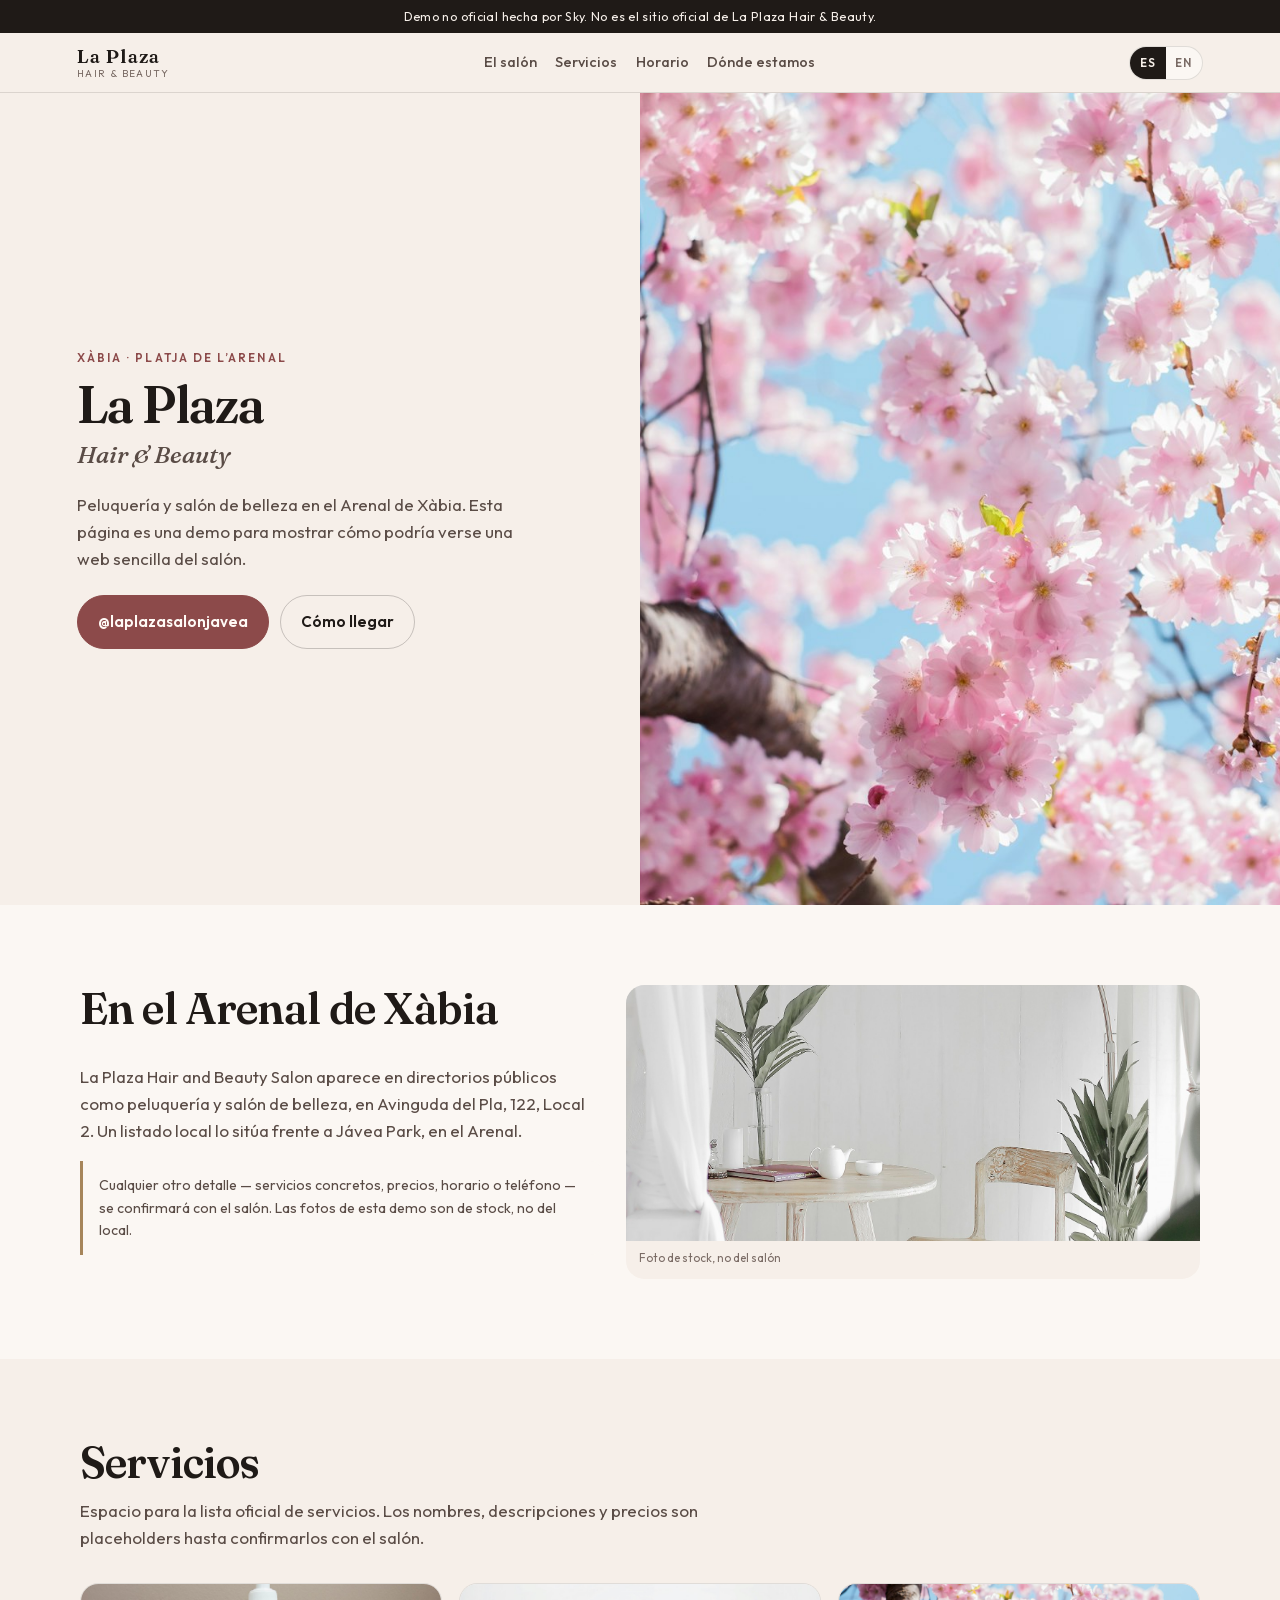
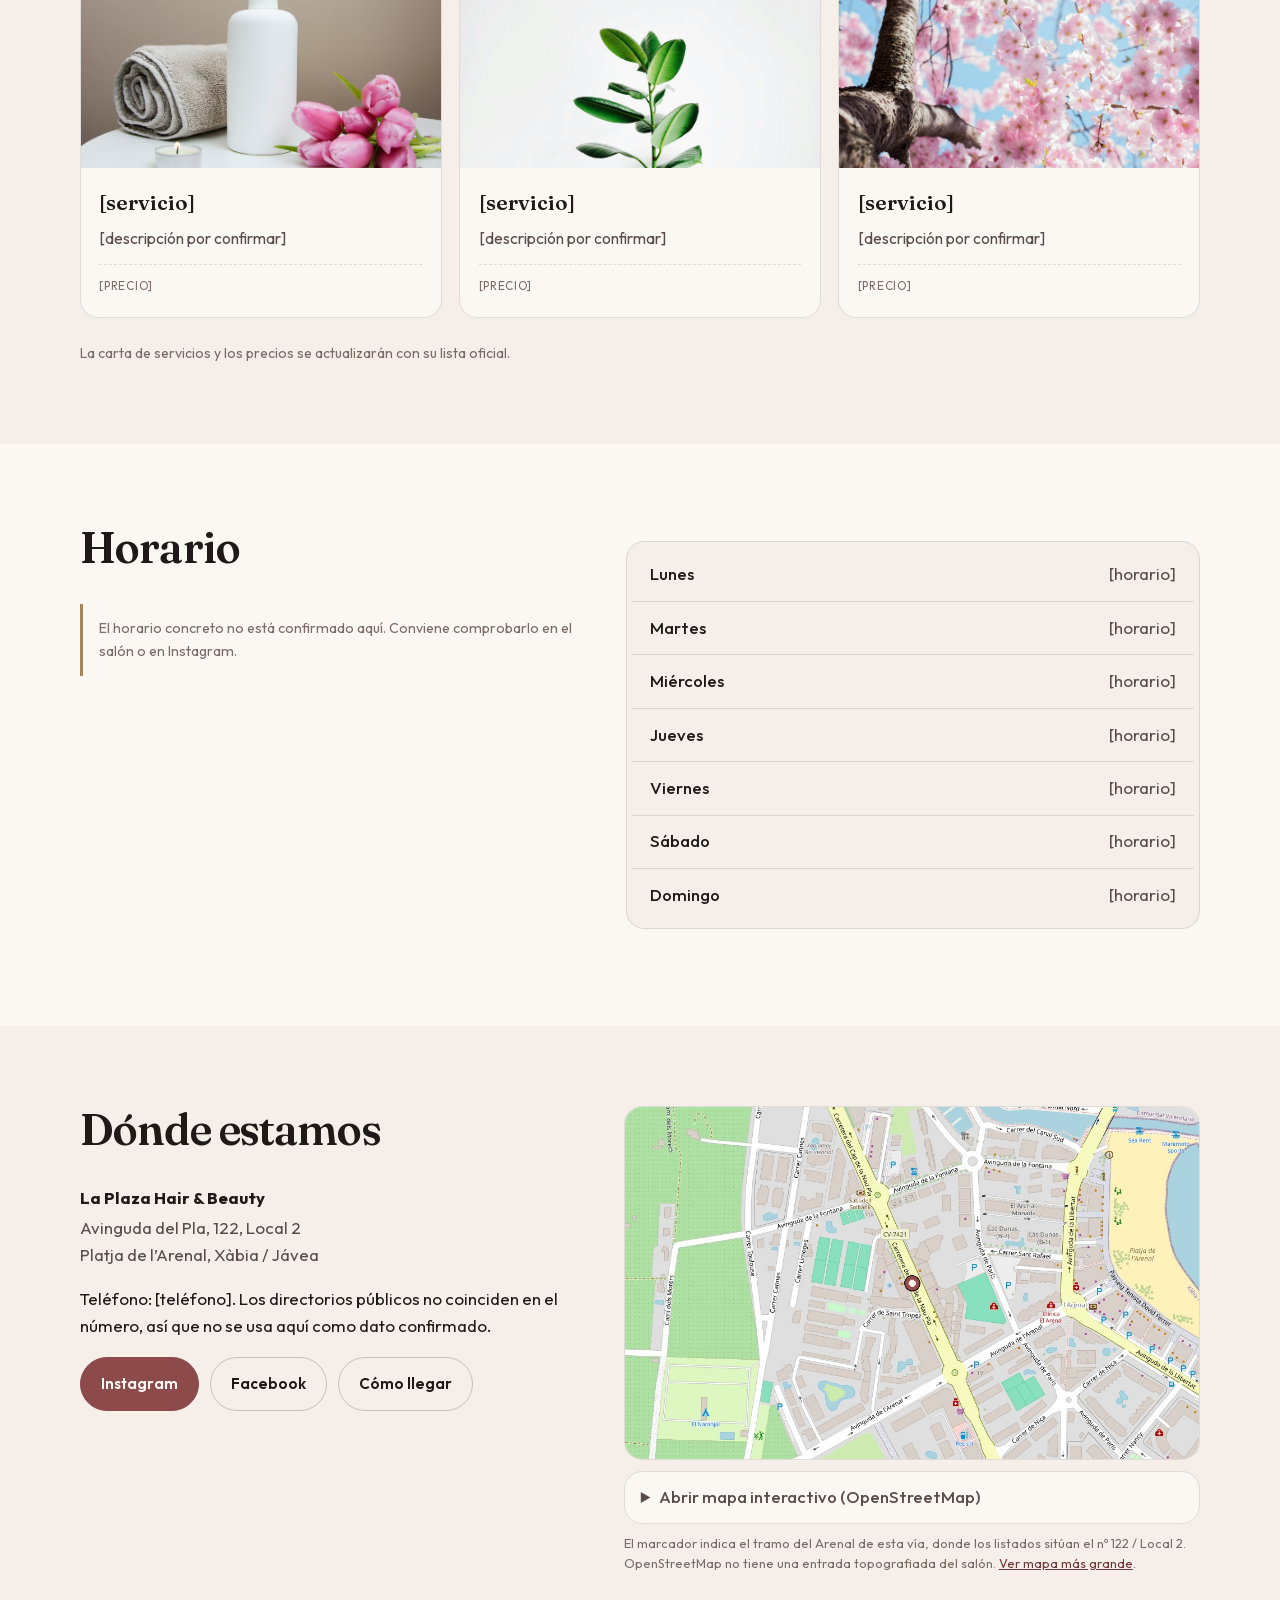
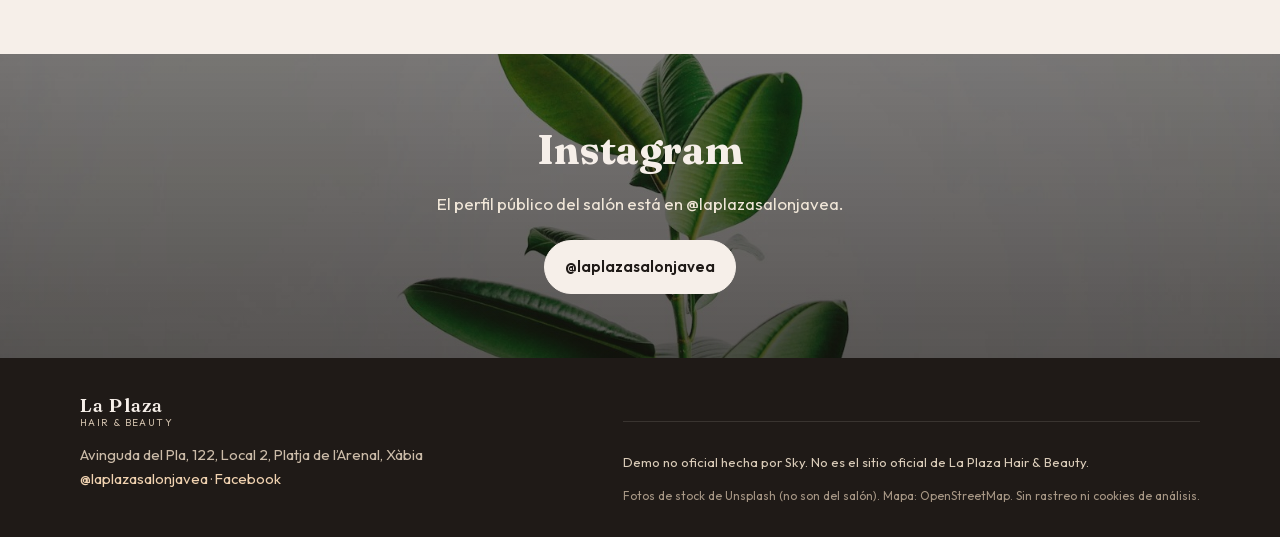
==== la-plaza-hair-beauty/index.html @ 32c53ab1 "Publish Sky Studio site and unofficial demo pages Static site for Sky Studio at the repo root, with " ====
<!DOCTYPE html>
<html lang="es">
<head>
  <meta charset="utf-8">
  <meta name="viewport" content="width=device-width, initial-scale=1">
  <meta name="description" content="La Plaza Hair &amp; Beauty, peluquería y salón de belleza en el Arenal de Xàbia. Página de demostración no oficial hecha por Sky.">
  <meta name="robots" content="noindex, nofollow">
  <meta name="theme-color" content="#f6efe9">
  <title>La Plaza Hair &amp; Beauty · Xàbia (demo)</title>
  <link rel="icon" href="assets/icons/favicon.svg" type="image/svg+xml">
  <link rel="stylesheet" href="assets/css/styles.css">
</head>
<body>
  <a class="skip" href="#contenido">
    <span data-lang="es">Saltar al contenido</span>
    <span data-lang="en" hidden>Skip to content</span>
  </a>

  <div class="demo-bar">
    <span data-lang="es">Demo no oficial hecha por Sky. No es el sitio oficial de La Plaza Hair &amp; Beauty.</span>
    <span data-lang="en" hidden>Unofficial demo made by Sky. This is not the official La Plaza Hair &amp; Beauty website.</span>
  </div>

  <header class="header">
    <a class="logo" href="#inicio">
      <span class="logo-name">La Plaza</span>
      <span class="logo-sub">Hair &amp; Beauty</span>
    </a>
    <nav class="nav" aria-label="Principal">
      <a href="#nosotros" data-es="El salón" data-en="The salon">El salón</a>
      <a href="#servicios" data-es="Servicios" data-en="Services">Servicios</a>
      <a href="#horario" data-es="Horario" data-en="Hours">Horario</a>
      <a href="#ubicacion" data-es="Dónde estamos" data-en="Location">Dónde estamos</a>
    </nav>
    <div class="header-actions">
      <div class="lang-toggle" role="group" aria-label="Idioma / Language">
        <button type="button" data-set-lang="es" aria-pressed="true">ES</button>
        <button type="button" data-set-lang="en" aria-pressed="false">EN</button>
      </div>
      <button class="nav-toggle" type="button" aria-expanded="false" aria-controls="menu-movil">
        <span class="nav-toggle-icon"></span>
        <span class="visually-hidden" data-es="Abrir menú" data-en="Open menu">Abrir menú</span>
      </button>
    </div>
  </header>

  <nav class="nav-mobile" id="menu-movil" aria-label="Móvil">
    <a href="#nosotros" data-es="El salón" data-en="The salon">El salón</a>
    <a href="#servicios" data-es="Servicios" data-en="Services">Servicios</a>
    <a href="#horario" data-es="Horario" data-en="Hours">Horario</a>
    <a href="#ubicacion" data-es="Dónde estamos" data-en="Location">Dónde estamos</a>
  </nav>

  <main id="contenido">
    <section class="hero" id="inicio">
      <div class="hero-copy">
        <p class="eyebrow">Xàbia · Platja de l’Arenal</p>
        <h1>La Plaza</h1>
        <p class="hero-kicker">Hair &amp; Beauty</p>
        <p class="hero-lead" data-lang="es">Peluquería y salón de belleza en el Arenal de Xàbia. Esta página es una demo para mostrar cómo podría verse una web sencilla del salón.</p>
        <p class="hero-lead" data-lang="en" hidden>A hair and beauty salon in Xàbia’s Arenal. This page is a demo of how a simple site for the salon could look.</p>
        <div class="hero-actions">
          <a class="btn btn-primary" href="https://www.instagram.com/laplazasalonjavea/" rel="noopener noreferrer" target="_blank">@laplazasalonjavea</a>
          <a class="btn btn-ghost" href="https://www.openstreetmap.org/?mlat=38.7727695&amp;mlon=0.1853333#map=17/38.7727695/0.1853333" rel="noopener noreferrer" target="_blank">
            <span data-es="Cómo llegar" data-en="Get directions">Cómo llegar</span>
          </a>
        </div>
      </div>
      <div class="hero-visual">
        <img src="assets/images/hero.jpg" width="1600" height="1067" alt="Foto de stock: ramas de flor de cerezo sobre un cielo azul (no es una foto del salón)">
      </div>
    </section>

    <section class="section about" id="nosotros">
      <div class="section-inner about-grid">
        <div>
          <div class="section-head">
            <h2 data-lang="es">En el Arenal de Xàbia</h2>
            <h2 data-lang="en" hidden>In Xàbia’s Arenal</h2>
          </div>
          <div class="about-text">
            <p data-lang="es">La Plaza Hair and Beauty Salon aparece en directorios públicos como peluquería y salón de belleza, en Avinguda del Pla, 122, Local 2. Un listado local lo sitúa frente a Jávea Park, en el Arenal.</p>
            <p data-lang="en" hidden>Public directories list La Plaza Hair and Beauty Salon as a hair and beauty salon at Avinguda del Pla, 122, Local 2. A local listing places it opposite Jávea Park, in the Arenal.</p>
            <p class="confirm" data-lang="es">Cualquier otro detalle — servicios concretos, precios, horario o teléfono — se confirmará con el salón. Las fotos de esta demo son de stock, no del local.</p>
            <p class="confirm" data-lang="en" hidden>Any other detail — specific services, prices, hours or phone number — will be confirmed with the salon. Photos on this demo are stock, not from the premises.</p>
          </div>
        </div>
        <div class="about-photos">
          <figure>
            <img src="assets/images/calm.jpg" width="1600" height="2400" alt="Foto de stock: rincón claro con mesa, planta y lámpara">
            <figcaption class="caption" data-lang="es">Foto de stock, no del salón</figcaption>
            <figcaption class="caption" data-lang="en" hidden>Stock photo, not from the salon</figcaption>
          </figure>
        </div>
      </div>
    </section>

    <section class="section" id="servicios">
      <div class="section-inner">
        <div class="section-head">
          <h2 data-lang="es">Servicios</h2>
          <h2 data-lang="en" hidden>Services</h2>
          <p data-lang="es">Espacio para la lista oficial de servicios. Los nombres, descripciones y precios son placeholders hasta confirmarlos con el salón.</p>
          <p data-lang="en" hidden>Space for the official service list. Names, descriptions and prices are placeholders until the salon confirms them.</p>
        </div>
        <div class="cards">
          <article class="card">
            <img src="assets/images/spa.jpg" width="1600" height="1067" alt="Foto de stock: toalla, flor y bote sin marca">
            <div class="card-body">
              <h3 data-lang="es">[servicio]</h3>
              <h3 data-lang="en" hidden>[service]</h3>
              <p data-lang="es">[descripción por confirmar]</p>
              <p data-lang="en" hidden>[description to be confirmed]</p>
              <span class="placeholder">[precio]</span>
            </div>
          </article>
          <article class="card">
            <img src="assets/images/plant.jpg" width="1600" height="1200" alt="Foto de stock: planta verde sobre fondo claro">
            <div class="card-body">
              <h3 data-lang="es">[servicio]</h3>
              <h3 data-lang="en" hidden>[service]</h3>
              <p data-lang="es">[descripción por confirmar]</p>
              <p data-lang="en" hidden>[description to be confirmed]</p>
              <span class="placeholder">[precio]</span>
            </div>
          </article>
          <article class="card">
            <img src="assets/images/hero.jpg" width="1600" height="1067" alt="Foto de stock: flores rosadas">
            <div class="card-body">
              <h3 data-lang="es">[servicio]</h3>
              <h3 data-lang="en" hidden>[service]</h3>
              <p data-lang="es">[descripción por confirmar]</p>
              <p data-lang="en" hidden>[description to be confirmed]</p>
              <span class="placeholder">[precio]</span>
            </div>
          </article>
        </div>
        <p class="note" data-lang="es">La carta de servicios y los precios se actualizarán con su lista oficial.</p>
        <p class="note" data-lang="en" hidden>The service list and prices will be updated from their official menu.</p>
      </div>
    </section>

    <section class="section hours" id="horario">
      <div class="section-inner hours-layout">
        <div>
          <div class="section-head">
            <h2 data-lang="es">Horario</h2>
            <h2 data-lang="en" hidden>Opening hours</h2>
          </div>
          <p class="confirm" data-lang="es">El horario concreto no está confirmado aquí. Conviene comprobarlo en el salón o en Instagram.</p>
          <p class="confirm" data-lang="en" hidden>Specific opening hours are not confirmed here. Please check in person or on Instagram.</p>
        </div>
        <dl class="hours-card">
          <div class="hours-row"><dt data-es="Lunes" data-en="Monday">Lunes</dt><dd>[horario]</dd></div>
          <div class="hours-row"><dt data-es="Martes" data-en="Tuesday">Martes</dt><dd>[horario]</dd></div>
          <div class="hours-row"><dt data-es="Miércoles" data-en="Wednesday">Miércoles</dt><dd>[horario]</dd></div>
          <div class="hours-row"><dt data-es="Jueves" data-en="Thursday">Jueves</dt><dd>[horario]</dd></div>
          <div class="hours-row"><dt data-es="Viernes" data-en="Friday">Viernes</dt><dd>[horario]</dd></div>
          <div class="hours-row"><dt data-es="Sábado" data-en="Saturday">Sábado</dt><dd>[horario]</dd></div>
          <div class="hours-row"><dt data-es="Domingo" data-en="Sunday">Domingo</dt><dd>[horario]</dd></div>
        </dl>
      </div>
    </section>

    <section class="section location" id="ubicacion">
      <div class="section-inner place">
        <div>
          <div class="section-head">
            <h2 data-lang="es">Dónde estamos</h2>
            <h2 data-lang="en" hidden>Where to find us</h2>
          </div>
          <address>
            <strong>La Plaza Hair &amp; Beauty</strong>
            Avinguda del Pla, 122, Local 2<br>
            Platja de l’Arenal, Xàbia / Jávea
          </address>
          <p data-lang="es">Teléfono: [teléfono]. Los directorios públicos no coinciden en el número, así que no se usa aquí como dato confirmado.</p>
          <p data-lang="en" hidden>Phone: [teléfono]. Public listings do not agree on the number, so it is not used here as a confirmed fact.</p>
          <div class="hero-actions place-actions">
            <a class="btn btn-primary" href="https://www.instagram.com/laplazasalonjavea/" rel="noopener noreferrer" target="_blank">Instagram</a>
            <a class="btn btn-ghost" href="https://www.facebook.com/laplazasalon" rel="noopener noreferrer" target="_blank">Facebook</a>
            <a class="btn btn-ghost" href="https://www.openstreetmap.org/?mlat=38.7727695&amp;mlon=0.1853333#map=17/38.7727695/0.1853333" rel="noopener noreferrer" target="_blank">
              <span data-es="Cómo llegar" data-en="Get directions">Cómo llegar</span>
            </a>
          </div>
        </div>
        <div>
          <div class="map-wrap">
            <img src="assets/images/map.jpg" width="1024" height="768" alt="Mapa de OpenStreetMap del tramo del Arenal de la Avinguda / Carretera del Pla (Cap de la Nau Pla), en Xàbia.">
          </div>
          <details class="map-interactive">
            <summary data-es="Abrir mapa interactivo (OpenStreetMap)" data-en="Open interactive map (OpenStreetMap)">Abrir mapa interactivo (OpenStreetMap)</summary>
            <iframe
              title="Mapa de la zona de Avinguda del Pla en el Arenal de Xàbia"
              src="https://www.openstreetmap.org/export/embed.html?bbox=0.1823333%2C38.7707695%2C0.1883333%2C38.7747695&amp;layer=mapnik&amp;marker=38.7727695%2C0.1853333"
              loading="lazy"
              referrerpolicy="no-referrer-when-downgrade"></iframe>
          </details>
          <p class="map-caption" data-lang="es">El marcador indica el tramo del Arenal de esta vía, donde los listados sitúan el nº 122 / Local 2. OpenStreetMap no tiene una entrada topografiada del salón. <a href="https://www.openstreetmap.org/?mlat=38.7727695&amp;mlon=0.1853333#map=17/38.7727695/0.1853333" rel="noopener noreferrer" target="_blank">Ver mapa más grande</a>.</p>
          <p class="map-caption" data-lang="en" hidden>The pin marks the Arenal stretch of this road, where listings place no. 122 / Local 2. OpenStreetMap has no surveyed salon entrance. <a href="https://www.openstreetmap.org/?mlat=38.7727695&amp;mlon=0.1853333#map=17/38.7727695/0.1853333" rel="noopener noreferrer" target="_blank">View a larger map</a>.</p>
        </div>
      </div>
    </section>

    <section class="band" id="instagram">
      <h2 data-lang="es">Instagram</h2>
      <h2 data-lang="en" hidden>Instagram</h2>
      <p data-lang="es">El perfil público del salón está en @laplazasalonjavea.</p>
      <p data-lang="en" hidden>The salon’s public profile is at @laplazasalonjavea.</p>
      <a class="btn btn-light" href="https://www.instagram.com/laplazasalonjavea/" rel="noopener noreferrer" target="_blank">@laplazasalonjavea</a>
    </section>
  </main>

  <footer class="footer">
    <div class="footer-inner">
      <div>
        <div class="logo">
          <span class="logo-name">La Plaza</span>
          <span class="logo-sub">Hair &amp; Beauty</span>
        </div>
        <p class="footer-meta">
          Avinguda del Pla, 122, Local 2, Platja de l’Arenal, Xàbia<br>
          <a href="https://www.instagram.com/laplazasalonjavea/" rel="noopener noreferrer" target="_blank">@laplazasalonjavea</a>
          ·
          <a href="https://www.facebook.com/laplazasalon" rel="noopener noreferrer" target="_blank">Facebook</a>
        </p>
      </div>
      <div class="footer-demo">
        <p data-lang="es">Demo no oficial hecha por Sky. No es el sitio oficial de La Plaza Hair &amp; Beauty.</p>
        <p data-lang="en" hidden>Unofficial demo made by Sky. This is not the official La Plaza Hair &amp; Beauty website.</p>
        <p class="credits" data-lang="es">Fotos de stock de Unsplash (no son del salón). Mapa: OpenStreetMap. Sin rastreo ni cookies de análisis.</p>
        <p class="credits" data-lang="en" hidden>Stock photos from Unsplash (not from the salon). Map: OpenStreetMap. No tracking or analytics cookies.</p>
      </div>
    </div>
  </footer>
  <script src="assets/js/main.js"></script>
</body>
</html>
---- la-plaza-hair-beauty/assets/css/styles.css ----
@font-face {
  font-family: "Fraunces";
  font-style: normal;
  font-weight: 400 700;
  font-display: swap;
  src: url("../fonts/fraunces-latin.woff2") format("woff2");
  unicode-range: U+0000-00FF, U+0131, U+0152-0153, U+02BB-02BC, U+02C6, U+02DA, U+02DC, U+0304, U+0308, U+0329, U+2000-206F, U+20AC, U+2122, U+2191, U+2193, U+2212, U+2215, U+FEFF, U+FFFD;
}
@font-face {
  font-family: "Fraunces";
  font-style: normal;
  font-weight: 400 700;
  font-display: swap;
  src: url("../fonts/fraunces-latin-ext.woff2") format("woff2");
  unicode-range: U+0100-02BA, U+02BD-02C5, U+02C7-02CC, U+02CE-02D7, U+02DD-02FF, U+0304, U+0308, U+0329, U+1D00-1DBF, U+1E00-1E9F, U+1EF2-1EFF, U+2020, U+20A0-20AB, U+20AD-20C4, U+2113, U+2C60-2C7F, U+A720-A7FF;
}
@font-face {
  font-family: "Fraunces";
  font-style: italic;
  font-weight: 400 700;
  font-display: swap;
  src: url("../fonts/fraunces-italic-latin.woff2") format("woff2");
  unicode-range: U+0000-00FF, U+0131, U+0152-0153, U+02BB-02BC, U+02C6, U+02DA, U+02DC, U+0304, U+0308, U+0329, U+2000-206F, U+20AC, U+2122, U+2191, U+2193, U+2212, U+2215, U+FEFF, U+FFFD;
}
@font-face {
  font-family: "Fraunces";
  font-style: italic;
  font-weight: 400 700;
  font-display: swap;
  src: url("../fonts/fraunces-italic-latin-ext.woff2") format("woff2");
  unicode-range: U+0100-02BA, U+02BD-02C5, U+02C7-02CC, U+02CE-02D7, U+02DD-02FF, U+0304, U+0308, U+0329, U+1D00-1DBF, U+1E00-1E9F, U+1EF2-1EFF, U+2020, U+20A0-20AB, U+20AD-20C4, U+2113, U+2C60-2C7F, U+A720-A7FF;
}
@font-face {
  font-family: "Outfit";
  font-style: normal;
  font-weight: 300 700;
  font-display: swap;
  src: url("../fonts/outfit-latin.woff2") format("woff2");
  unicode-range: U+0000-00FF, U+0131, U+0152-0153, U+02BB-02BC, U+02C6, U+02DA, U+02DC, U+0304, U+0308, U+0329, U+2000-206F, U+20AC, U+2122, U+2191, U+2193, U+2212, U+2215, U+FEFF, U+FFFD;
}
@font-face {
  font-family: "Outfit";
  font-style: normal;
  font-weight: 300 700;
  font-display: swap;
  src: url("../fonts/outfit-latin-ext.woff2") format("woff2");
  unicode-range: U+0100-02BA, U+02BD-02C5, U+02C7-02CC, U+02CE-02D7, U+02DD-02FF, U+0304, U+0308, U+0329, U+1D00-1DBF, U+1E00-1E9F, U+1EF2-1EFF, U+2020, U+20A0-20AB, U+20AD-20C4, U+2113, U+2C60-2C7F, U+A720-A7FF;
}

:root {
  --bg: #f6efe9;
  --paper: #fbf7f3;
  --ink: #1f1a17;
  --ink-soft: #5a4c46;
  --muted: #7a6b65;
  --line: rgba(31, 26, 23, 0.12);
  --line-strong: rgba(31, 26, 23, 0.22);
  --accent: #8c4a4a;
  --accent-dark: #6e3838;
  --gold: #a6855a;
  --whatsapp: #3d6b46;
  --whatsapp-dark: #2f5336;
  --header-h: 3.75rem;
  --radius: 1.15rem;
  --font-serif: "Fraunces", "Palatino Linotype", Palatino, "Times New Roman", serif;
  --font-sans: "Outfit", "Segoe UI", system-ui, sans-serif;
  --band-image: url("../images/plant.jpg");
}

*, *::before, *::after { box-sizing: border-box; }
html { scroll-behavior: smooth; overflow-x: hidden; }
body { overflow-x: hidden; max-width: 100%; }
@media (prefers-reduced-motion: reduce) {
  html { scroll-behavior: auto; }
  *, *::before, *::after {
    animation-duration: 0.01ms !important;
    animation-iteration-count: 1 !important;
    transition-duration: 0.01ms !important;
  }
}
body {
  margin: 0;
  font-family: var(--font-sans);
  font-weight: 400;
  color: var(--ink);
  background: var(--bg);
  line-height: 1.6;
  font-size: 1.05rem;
  -webkit-font-smoothing: antialiased;
  text-rendering: optimizeLegibility;
}
img { max-width: 100%; display: block; height: auto; }
iframe, .map-wrap, .card, figure { max-width: 100%; }
a { color: var(--accent-dark); }
a:hover { color: var(--accent); }
button, a { -webkit-tap-highlight-color: transparent; }
.header, .hero-copy, .section-inner, .footer-inner { min-width: 0; max-width: 100%; }

.skip {
  position: absolute; left: 0.75rem; top: -4rem;
  background: var(--ink); color: var(--bg);
  padding: 0.6rem 1rem; z-index: 100; border-radius: 0.4rem;
}
.skip:focus { top: 0.75rem; }

.demo-bar {
  background: var(--ink); color: var(--bg);
  font-size: 0.78rem; letter-spacing: 0.03em;
  text-align: center; padding: 0.42rem 1rem;
  overflow-wrap: anywhere; text-wrap: balance;
}

.header {
  position: sticky; top: 0; z-index: 40;
  height: var(--header-h);
  display: flex; align-items: center; justify-content: space-between;
  gap: 0.75rem; padding: 0 1rem;
  background: color-mix(in srgb, var(--bg) 92%, transparent);
  backdrop-filter: blur(14px); -webkit-backdrop-filter: blur(14px);
  border-bottom: 1px solid var(--line);
}
.logo {
  display: flex; flex-direction: column;
  text-decoration: none; color: var(--ink); line-height: 1; min-width: 0;
}
.logo-name {
  font-family: var(--font-serif); font-weight: 600;
  font-size: 1.2rem; letter-spacing: 0.06em;
}
.logo-sub {
  font-size: 0.62rem; letter-spacing: 0.14em;
  text-transform: uppercase; color: var(--muted); margin-top: 0.18rem;
}
.nav { display: none; gap: 1.15rem; }
.nav a {
  text-decoration: none; color: var(--ink-soft);
  font-size: 0.9rem; font-weight: 500;
}
.nav a:hover { color: var(--accent); }
.header-actions { display: flex; align-items: center; gap: 0.5rem; }
.lang-toggle {
  display: inline-flex; border: 1px solid var(--line);
  border-radius: 999px; overflow: hidden; background: var(--paper);
}
.lang-toggle button {
  appearance: none; border: 0; background: transparent;
  color: var(--muted); font-family: inherit;
  font-size: 0.72rem; font-weight: 600; letter-spacing: 0.08em;
  padding: 0.38rem 0.62rem; cursor: pointer; min-height: 2rem;
}
.lang-toggle button[aria-pressed="true"] { background: var(--ink); color: var(--bg); }
.nav-toggle {
  appearance: none; border: 1px solid var(--line); background: var(--paper);
  width: 2.5rem; height: 2.5rem; border-radius: 0.7rem;
  display: grid; place-items: center; cursor: pointer; padding: 0;
}
.nav-toggle-icon, .nav-toggle-icon::before, .nav-toggle-icon::after {
  display: block; width: 1.05rem; height: 1.5px; background: var(--ink); position: relative;
}
.nav-toggle-icon::before, .nav-toggle-icon::after { content: ""; position: absolute; left: 0; }
.nav-toggle-icon::before { top: -5px; }
.nav-toggle-icon::after { top: 5px; }
.visually-hidden {
  position: absolute; width: 1px; height: 1px; padding: 0; margin: -1px;
  overflow: hidden; clip: rect(0,0,0,0); white-space: nowrap; border: 0;
}
.nav-mobile {
  display: none; position: sticky; top: var(--header-h); z-index: 35;
  background: var(--paper); border-bottom: 1px solid var(--line);
  padding: 0.6rem 1rem 0.85rem; flex-direction: column; gap: 0.15rem;
}
.nav-mobile.is-open { display: flex; }
.nav-mobile a {
  text-decoration: none; color: var(--ink); font-weight: 500;
  padding: 0.7rem 0.3rem; border-bottom: 1px solid var(--line);
}
.nav-mobile a:last-child { border-bottom: 0; }

.hero { display: grid; background: var(--bg); }
.hero-visual { min-height: 34vh; max-height: 34vh; overflow: hidden; order: -1; }
.hero-visual img { width: 100%; height: 100%; object-fit: cover; min-height: 34vh; max-height: 34vh; }
.hero-copy { padding: 1.5rem 1.25rem 2rem; display: flex; flex-direction: column; justify-content: center; }
.eyebrow {
  font-size: 0.72rem; letter-spacing: 0.18em; text-transform: uppercase;
  color: var(--accent); font-weight: 600; margin: 0 0 0.85rem;
}
.hero h1 {
  font-family: var(--font-serif); font-weight: 600;
  font-size: clamp(2.3rem, 11vw, 3.2rem); line-height: 0.95;
  letter-spacing: -0.02em; margin: 0 0 0.4rem;
}
.hero-kicker {
  font-family: var(--font-serif); font-style: italic; font-weight: 500;
  font-size: clamp(1.05rem, 3.2vw, 1.5rem); color: var(--ink-soft); margin: 0 0 1.1rem;
}
.hero-lead { margin: 0 0 1.4rem; color: var(--ink-soft); max-width: 28rem; }
.hero-actions { display: flex; flex-wrap: wrap; gap: 0.7rem; }

.btn {
  display: inline-flex; align-items: center; justify-content: center; gap: 0.5rem;
  text-decoration: none; font-family: inherit; font-weight: 600; font-size: 0.95rem;
  border-radius: 999px; padding: 0.85rem 1.25rem; min-height: 2.85rem;
  border: 1px solid transparent;
}
.btn svg { width: 1.1rem; height: 1.1rem; flex-shrink: 0; }
.btn-primary { background: var(--accent); color: #fffaf6; border-color: var(--accent); }
.btn-primary:hover { background: var(--accent-dark); color: #fffaf6; }
.btn-whatsapp { background: var(--whatsapp); color: #f4faf4; border-color: var(--whatsapp); }
.btn-whatsapp:hover { background: var(--whatsapp-dark); color: #f4faf4; }
.btn-ghost { background: transparent; color: var(--ink); border-color: var(--line-strong); }
.btn-ghost:hover { border-color: var(--ink); }
.btn-light { background: var(--bg); color: var(--ink); border-color: var(--bg); }
.btn-light:hover { background: #fff; color: var(--ink); }

.section { padding: 3.4rem 1.25rem; }
.section-inner { max-width: 70rem; margin: 0 auto; }
.section-head { margin-bottom: 2rem; max-width: 40rem; }
.section-head h2 {
  font-family: var(--font-serif); font-weight: 600;
  font-size: clamp(1.8rem, 5vw, 2.7rem); line-height: 1.1;
  margin: 0 0 0.7rem; letter-spacing: -0.02em;
}
.section-head p { margin: 0; color: var(--ink-soft); }
.confirm {
  font-size: 0.88rem; color: var(--muted);
  background: var(--paper); border-left: 3px solid var(--gold);
  padding: 0.85rem 1rem; border-radius: 0 0.7rem 0.7rem 0;
}
.about { background: var(--paper); }
.about-grid { display: grid; gap: 1.5rem; }
.about-text p { margin: 0 0 1rem; color: var(--ink-soft); }
.about-photos { display: grid; gap: 0.75rem; }
.about-photos figure { margin: 0; border-radius: var(--radius); overflow: hidden; }
.about-photos img { width: 100%; height: 16rem; object-fit: cover; }
.caption { font-size: 0.72rem; color: var(--muted); padding: 0.55rem 0.8rem 0.7rem; background: var(--bg); }

.cards { display: grid; gap: 1.1rem; }
.card {
  background: var(--paper); border-radius: var(--radius);
  overflow: hidden; border: 1px solid var(--line);
}
.card img { width: 100%; height: 11.5rem; object-fit: cover; }
.card-body { padding: 1.1rem 1.15rem 1.2rem; }
.card h3 {
  font-family: var(--font-serif); font-size: 1.3rem; margin: 0 0 0.4rem; font-weight: 600;
}
.card p { margin: 0 0 0.85rem; color: var(--ink-soft); font-size: 0.98rem; }
.placeholder {
  display: inline-block; font-size: 0.72rem; letter-spacing: 0.06em;
  text-transform: uppercase; color: var(--muted);
  border-top: 1px dashed var(--line); padding-top: 0.7rem; width: 100%;
}
.note { margin: 1.5rem 0 0; font-size: 0.88rem; color: var(--muted); max-width: 44rem; }

.hours { background: var(--paper); }
.hours-layout { display: grid; gap: 1.5rem; }
.hours-card {
  background: var(--bg); border: 1px solid var(--line);
  border-radius: var(--radius); padding: 0.4rem 0.3rem;
}
.hours-row {
  display: grid; grid-template-columns: 1fr auto; gap: 1rem;
  padding: 0.8rem 1.15rem; border-bottom: 1px solid var(--line); align-items: baseline;
}
.hours-row:last-child { border-bottom: 0; }
.hours-row dt { font-weight: 500; }
.hours-row dd { margin: 0; color: var(--ink-soft); overflow-wrap: anywhere; }

.location { background: var(--bg); }
.place { display: grid; gap: 1.25rem; }
.place address { font-style: normal; margin: 0 0 1rem; color: var(--ink-soft); }
.place address strong { display: block; color: var(--ink); font-size: 1.05rem; margin-bottom: 0.2rem; }
.place-actions { margin-top: 1.1rem; }
.map-wrap {
  border-radius: var(--radius); overflow: hidden; border: 1px solid var(--line);
  min-height: 16rem; background: var(--paper);
}
.map-wrap img { width: 100%; height: 16.5rem; object-fit: cover; display: block; }
.map-interactive {
  margin-top: 0.7rem; border: 1px solid var(--line);
  border-radius: var(--radius); background: var(--paper); overflow: hidden;
}
.map-interactive summary { cursor: pointer; padding: 0.75rem 1rem; font-weight: 500; color: var(--ink-soft); }
.map-interactive iframe { width: 100%; height: 16.5rem; border: 0; display: block; border-top: 1px solid var(--line); }
.map-caption { font-size: 0.8rem; color: var(--muted); margin: 0.55rem 0 0; }

.band {
  position: relative; isolation: isolate; color: var(--bg);
  padding: 4rem 1.25rem; text-align: center; overflow: hidden;
}
.band::before {
  content: ""; position: absolute; inset: 0;
  background: linear-gradient(180deg, rgba(20,16,14,0.55), rgba(20,16,14,0.7)),
    var(--band-image) center/cover no-repeat;
  z-index: -1;
}
.band h2 { font-family: var(--font-serif); font-size: clamp(1.7rem, 5vw, 2.5rem); margin: 0 0 0.6rem; }
.band p { margin: 0 auto 1.4rem; max-width: 28rem; color: #f0e6d8; }

.footer { background: var(--ink); color: #e8ddd0; padding: 2.4rem 1.25rem 2rem; font-size: 0.92rem; }
.footer-inner { max-width: 70rem; margin: 0 auto; display: grid; gap: 1.4rem; }
.footer .logo-name { color: var(--bg); }
.footer .logo-sub { color: #cbbba8; }
.footer a { color: #f0d2b0; text-decoration: none; }
.footer a:hover { color: #fff; text-decoration: underline; }
.footer-meta { color: #cbbba8; }
.footer-demo { border-top: 1px solid rgba(246,239,228,0.12); padding-top: 1rem; font-size: 0.82rem; color: #d9cbb8; }
.credits { font-size: 0.75rem; color: #a89886; margin: 0.55rem 0 0; }

@media (min-width: 720px) {
  .header { padding: 0 1.6rem; }
  .nav-toggle { display: none; }
  .nav { display: flex; }
  .hero { grid-template-columns: 1fr 1fr; min-height: calc(100svh - var(--header-h) - 1.8rem); }
  .hero-visual { order: 0; min-height: 100%; max-height: none; }
  .hero-visual img { min-height: 100%; max-height: none; }
  .hero-copy { padding: 3.5rem 3rem 3.5rem 2rem; }
  .section { padding: 5rem 1.6rem; }
  .about-grid, .hours-layout, .place { grid-template-columns: 1fr 1.1fr; align-items: start; }
  .cards { grid-template-columns: 1fr 1fr; }
  .map-wrap img, .map-interactive iframe { height: 22rem; }
  .footer-inner { grid-template-columns: 1fr auto; align-items: end; }
}
@media (min-width: 1024px) {
  .header, .hero-copy { padding-left: clamp(2rem, 6vw, 5rem); }
  .header { padding-right: clamp(2rem, 6vw, 5rem); }
  .cards { grid-template-columns: repeat(3, 1fr); }
}

.hero-visual img { object-position: 50% 60%; }
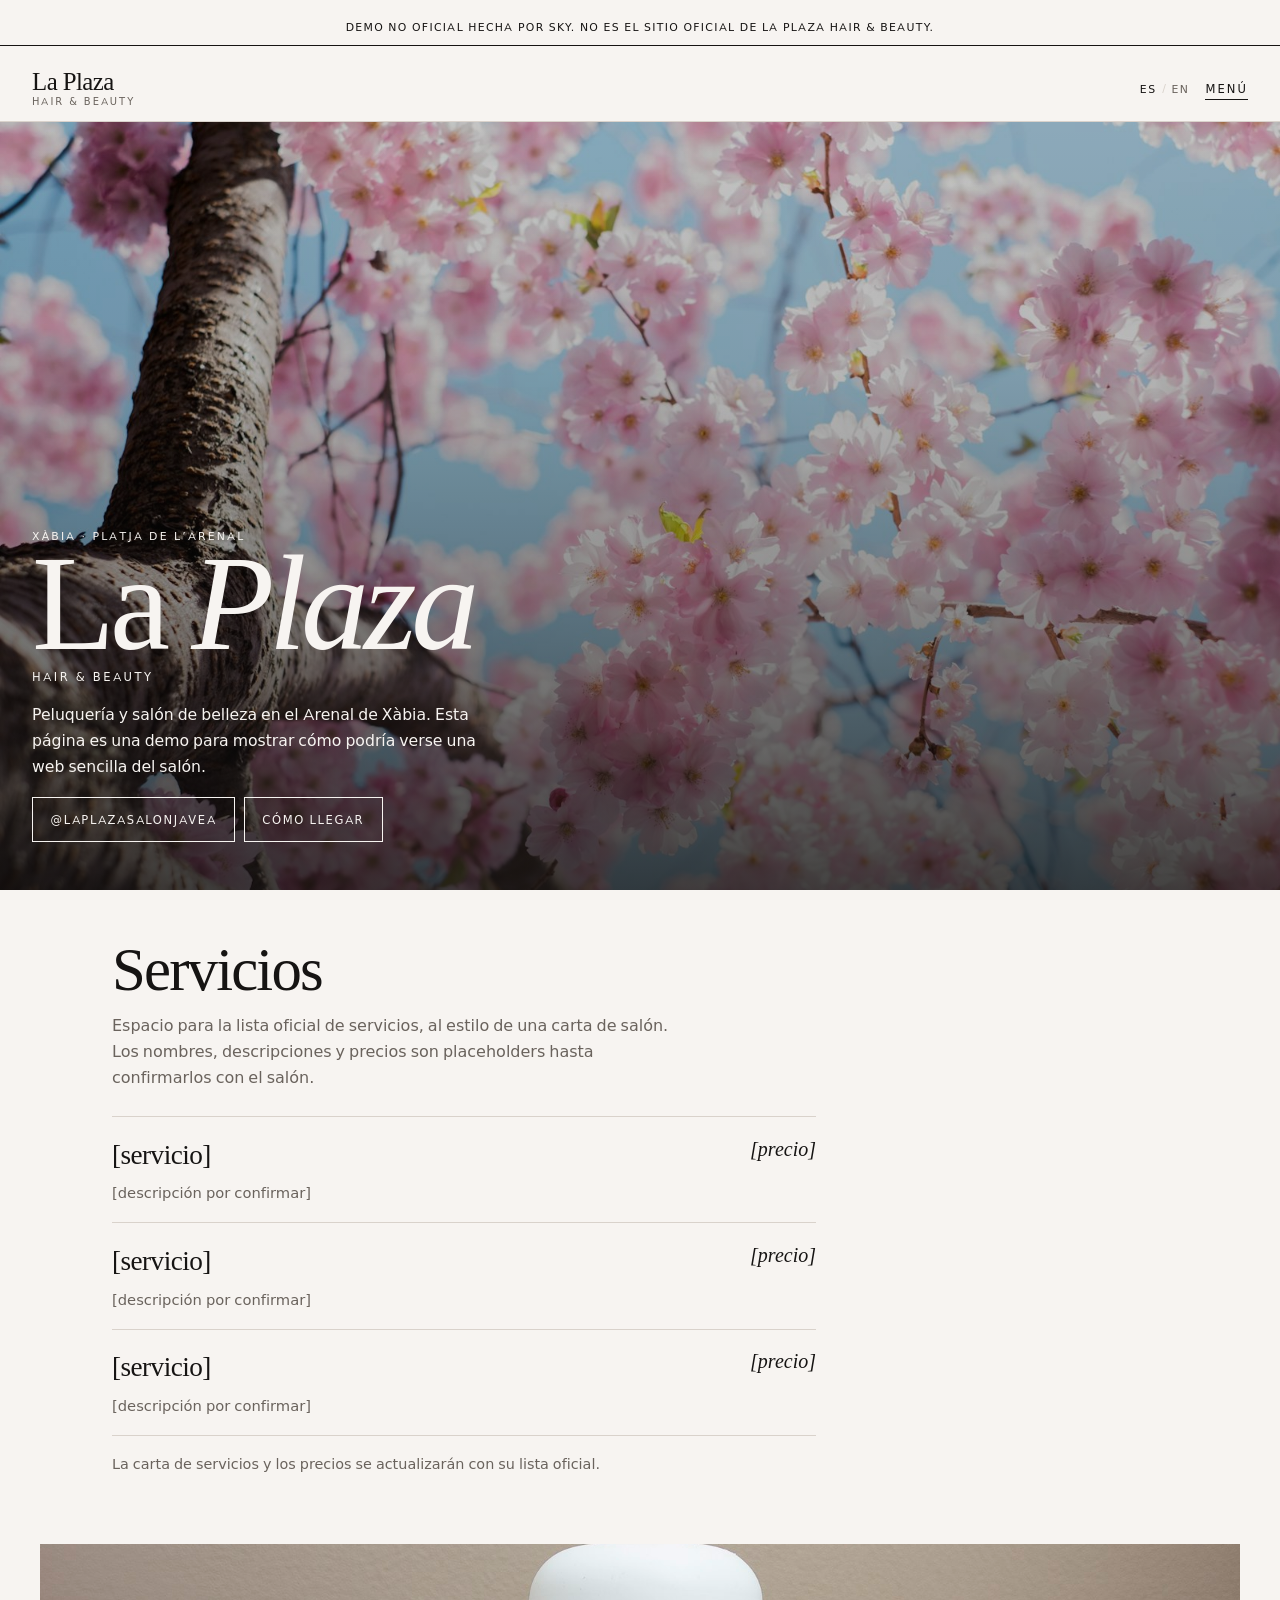
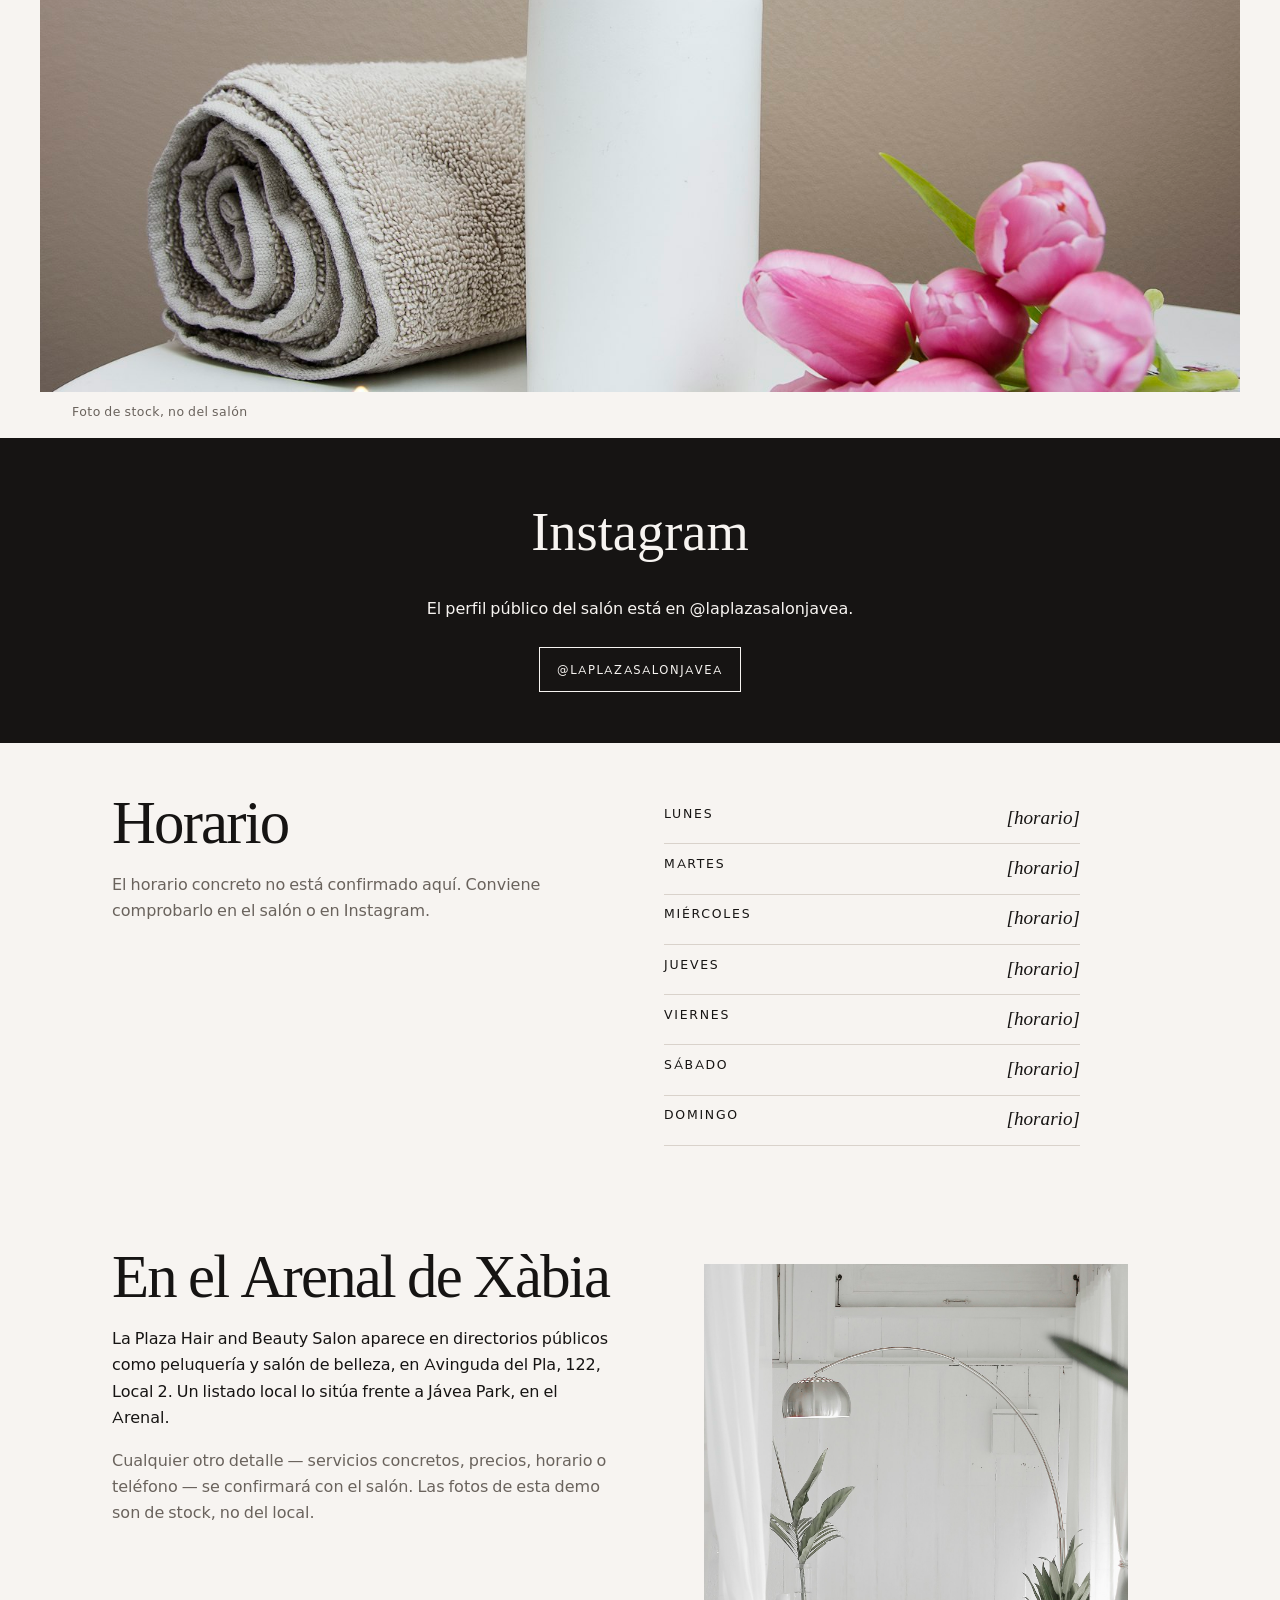
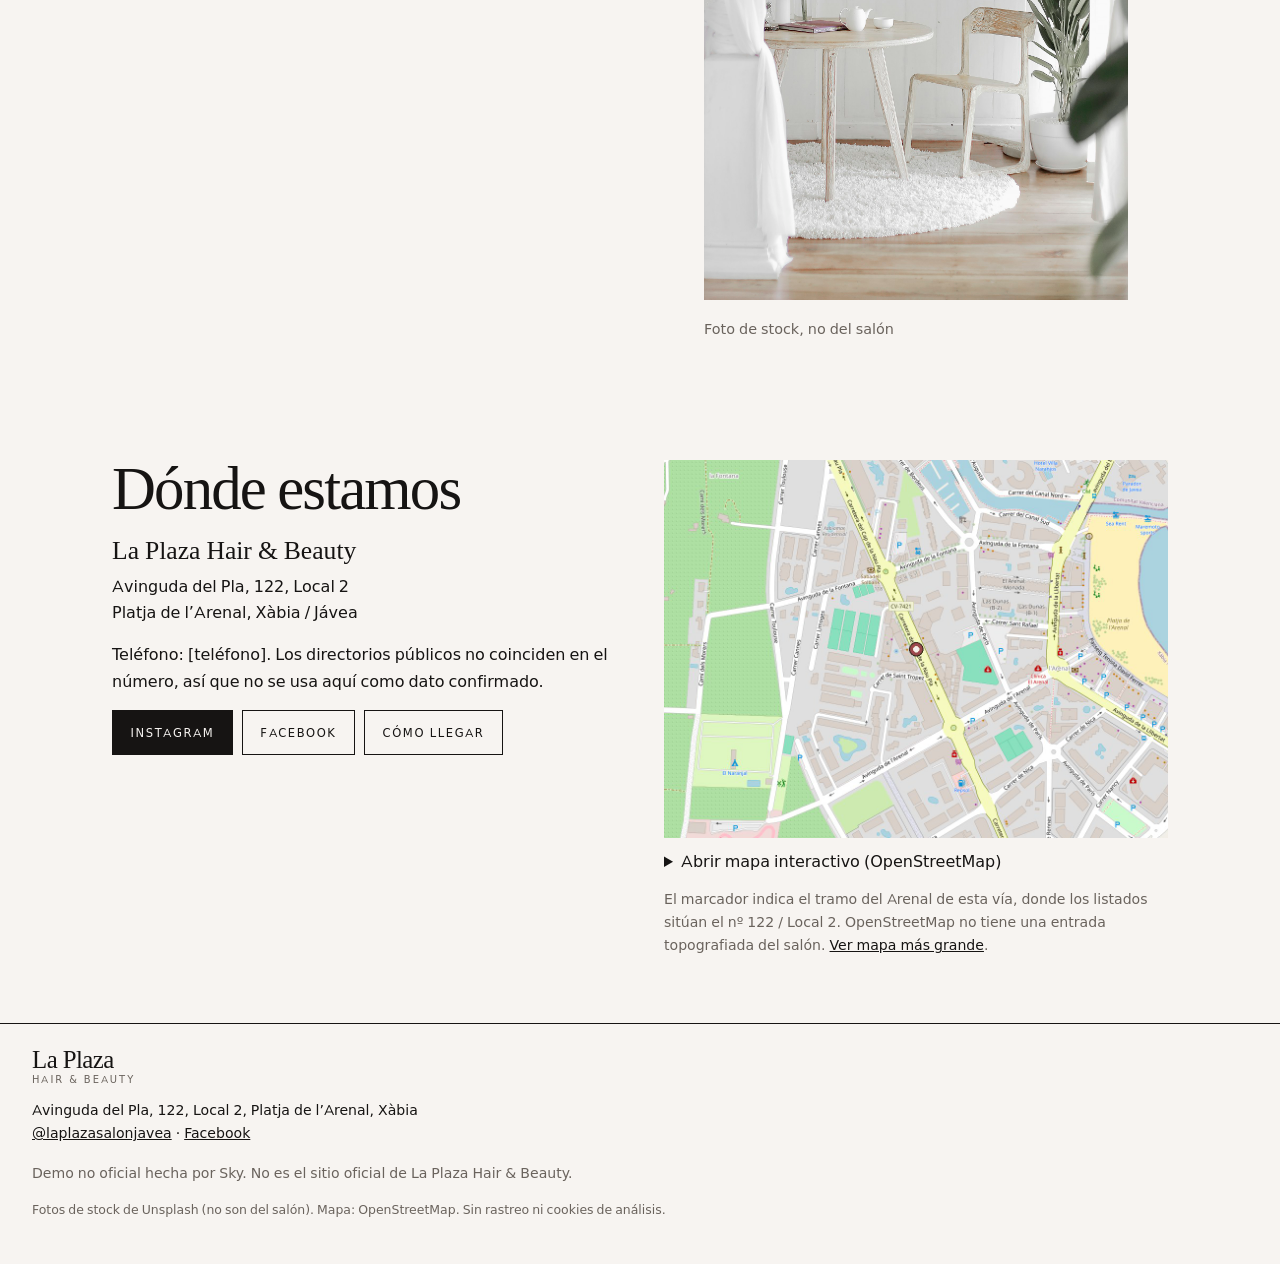
==== commit 3b825762: "Redesign the three unofficial demos and drop the domain price line Give each demo its own layout, pa" ====
--- a/la-plaza-hair-beauty/index.html
+++ b/la-plaza-hair-beauty/index.html
@@ -5,134 +5,102 @@
   <meta name="viewport" content="width=device-width, initial-scale=1">
   <meta name="description" content="La Plaza Hair &amp; Beauty, peluquería y salón de belleza en el Arenal de Xàbia. Página de demostración no oficial hecha por Sky.">
   <meta name="robots" content="noindex, nofollow">
-  <meta name="theme-color" content="#f6efe9">
+  <meta name="theme-color" content="#f7f4f1">
   <title>La Plaza Hair &amp; Beauty · Xàbia (demo)</title>
   <link rel="icon" href="assets/icons/favicon.svg" type="image/svg+xml">
   <link rel="stylesheet" href="assets/css/styles.css">
 </head>
-<body>
+<body data-redesign="laplaza-editorial-2026">
   <a class="skip" href="#contenido">
     <span data-lang="es">Saltar al contenido</span>
     <span data-lang="en" hidden>Skip to content</span>
   </a>
 
-  <div class="demo-bar">
+  <p class="demo-rule">
     <span data-lang="es">Demo no oficial hecha por Sky. No es el sitio oficial de La Plaza Hair &amp; Beauty.</span>
     <span data-lang="en" hidden>Unofficial demo made by Sky. This is not the official La Plaza Hair &amp; Beauty website.</span>
-  </div>
-
-  <header class="header">
+  </p>
+
+  <header class="topbar">
     <a class="logo" href="#inicio">
       <span class="logo-name">La Plaza</span>
       <span class="logo-sub">Hair &amp; Beauty</span>
     </a>
-    <nav class="nav" aria-label="Principal">
+    <div class="topbar-actions">
+      <div class="lang-toggle" role="group" aria-label="Idioma / Language">
+        <button type="button" data-set-lang="es" aria-pressed="true">ES</button>
+        <span class="sep" aria-hidden="true">/</span>
+        <button type="button" data-set-lang="en" aria-pressed="false">EN</button>
+      </div>
+      <button class="menu-open" type="button" aria-expanded="false" aria-controls="nav-overlay">Menú</button>
+    </div>
+  </header>
+
+  <div class="nav-overlay" id="nav-overlay" hidden>
+    <div class="nav-overlay-top">
+      <span class="logo-sub" style="color:#f7f4f1">La Plaza</span>
+      <button class="menu-close" type="button" data-es="Cerrar" data-en="Close">Cerrar</button>
+    </div>
+    <nav aria-label="Principal">
+      <a href="#servicios" data-es="Servicios" data-en="Services">Servicios</a>
+      <a href="#instagram" data-es="Instagram" data-en="Instagram">Instagram</a>
+      <a href="#horario" data-es="Horario" data-en="Hours">Horario</a>
       <a href="#nosotros" data-es="El salón" data-en="The salon">El salón</a>
-      <a href="#servicios" data-es="Servicios" data-en="Services">Servicios</a>
-      <a href="#horario" data-es="Horario" data-en="Hours">Horario</a>
       <a href="#ubicacion" data-es="Dónde estamos" data-en="Location">Dónde estamos</a>
     </nav>
-    <div class="header-actions">
-      <div class="lang-toggle" role="group" aria-label="Idioma / Language">
-        <button type="button" data-set-lang="es" aria-pressed="true">ES</button>
-        <button type="button" data-set-lang="en" aria-pressed="false">EN</button>
-      </div>
-      <button class="nav-toggle" type="button" aria-expanded="false" aria-controls="menu-movil">
-        <span class="nav-toggle-icon"></span>
-        <span class="visually-hidden" data-es="Abrir menú" data-en="Open menu">Abrir menú</span>
-      </button>
-    </div>
-  </header>
-
-  <nav class="nav-mobile" id="menu-movil" aria-label="Móvil">
-    <a href="#nosotros" data-es="El salón" data-en="The salon">El salón</a>
-    <a href="#servicios" data-es="Servicios" data-en="Services">Servicios</a>
-    <a href="#horario" data-es="Horario" data-en="Hours">Horario</a>
-    <a href="#ubicacion" data-es="Dónde estamos" data-en="Location">Dónde estamos</a>
-  </nav>
+  </div>
 
   <main id="contenido">
-    <section class="hero" id="inicio">
-      <div class="hero-copy">
+    <section class="editorial-hero" id="inicio">
+      <img src="assets/images/hero.jpg" width="1600" height="1067" alt="Foto de stock: ramas de flor de cerezo sobre un cielo azul (no es una foto del salón)">
+      <div class="copy">
         <p class="eyebrow">Xàbia · Platja de l’Arenal</p>
-        <h1>La Plaza</h1>
-        <p class="hero-kicker">Hair &amp; Beauty</p>
+        <h1>La <em>Plaza</em></h1>
+        <p class="kicker">Hair &amp; Beauty</p>
         <p class="hero-lead" data-lang="es">Peluquería y salón de belleza en el Arenal de Xàbia. Esta página es una demo para mostrar cómo podría verse una web sencilla del salón.</p>
         <p class="hero-lead" data-lang="en" hidden>A hair and beauty salon in Xàbia’s Arenal. This page is a demo of how a simple site for the salon could look.</p>
-        <div class="hero-actions">
-          <a class="btn btn-primary" href="https://www.instagram.com/laplazasalonjavea/" rel="noopener noreferrer" target="_blank">@laplazasalonjavea</a>
-          <a class="btn btn-ghost" href="https://www.openstreetmap.org/?mlat=38.7727695&amp;mlon=0.1853333#map=17/38.7727695/0.1853333" rel="noopener noreferrer" target="_blank">
+        <div class="actions">
+          <a class="btn" href="https://www.instagram.com/laplazasalonjavea/" rel="noopener noreferrer" target="_blank">@laplazasalonjavea</a>
+          <a class="btn" href="https://www.openstreetmap.org/?mlat=38.7727695&amp;mlon=0.1853333#map=17/38.7727695/0.1853333" rel="noopener noreferrer" target="_blank">
             <span data-es="Cómo llegar" data-en="Get directions">Cómo llegar</span>
           </a>
         </div>
       </div>
-      <div class="hero-visual">
-        <img src="assets/images/hero.jpg" width="1600" height="1067" alt="Foto de stock: ramas de flor de cerezo sobre un cielo azul (no es una foto del salón)">
-      </div>
-    </section>
-
-    <section class="section about" id="nosotros">
-      <div class="section-inner about-grid">
-        <div>
-          <div class="section-head">
-            <h2 data-lang="es">En el Arenal de Xàbia</h2>
-            <h2 data-lang="en" hidden>In Xàbia’s Arenal</h2>
-          </div>
-          <div class="about-text">
-            <p data-lang="es">La Plaza Hair and Beauty Salon aparece en directorios públicos como peluquería y salón de belleza, en Avinguda del Pla, 122, Local 2. Un listado local lo sitúa frente a Jávea Park, en el Arenal.</p>
-            <p data-lang="en" hidden>Public directories list La Plaza Hair and Beauty Salon as a hair and beauty salon at Avinguda del Pla, 122, Local 2. A local listing places it opposite Jávea Park, in the Arenal.</p>
-            <p class="confirm" data-lang="es">Cualquier otro detalle — servicios concretos, precios, horario o teléfono — se confirmará con el salón. Las fotos de esta demo son de stock, no del local.</p>
-            <p class="confirm" data-lang="en" hidden>Any other detail — specific services, prices, hours or phone number — will be confirmed with the salon. Photos on this demo are stock, not from the premises.</p>
-          </div>
-        </div>
-        <div class="about-photos">
-          <figure>
-            <img src="assets/images/calm.jpg" width="1600" height="2400" alt="Foto de stock: rincón claro con mesa, planta y lámpara">
-            <figcaption class="caption" data-lang="es">Foto de stock, no del salón</figcaption>
-            <figcaption class="caption" data-lang="en" hidden>Stock photo, not from the salon</figcaption>
-          </figure>
-        </div>
-      </div>
     </section>
 
     <section class="section" id="servicios">
-      <div class="section-inner">
-        <div class="section-head">
-          <h2 data-lang="es">Servicios</h2>
-          <h2 data-lang="en" hidden>Services</h2>
-          <p data-lang="es">Espacio para la lista oficial de servicios. Los nombres, descripciones y precios son placeholders hasta confirmarlos con el salón.</p>
-          <p data-lang="en" hidden>Space for the official service list. Names, descriptions and prices are placeholders until the salon confirms them.</p>
-        </div>
-        <div class="cards">
-          <article class="card">
-            <img src="assets/images/spa.jpg" width="1600" height="1067" alt="Foto de stock: toalla, flor y bote sin marca">
-            <div class="card-body">
+      <div class="wrap">
+        <h2 data-lang="es">Servicios</h2>
+        <h2 data-lang="en" hidden>Services</h2>
+        <p class="lede" data-lang="es">Espacio para la lista oficial de servicios, al estilo de una carta de salón. Los nombres, descripciones y precios son placeholders hasta confirmarlos con el salón.</p>
+        <p class="lede" data-lang="en" hidden>Space for the official service list, set out like a salon menu. Names, descriptions and prices are placeholders until the salon confirms them.</p>
+        <div class="salon-price-list" id="salon-price-list">
+          <article class="salon-item">
+            <div>
               <h3 data-lang="es">[servicio]</h3>
               <h3 data-lang="en" hidden>[service]</h3>
               <p data-lang="es">[descripción por confirmar]</p>
               <p data-lang="en" hidden>[description to be confirmed]</p>
-              <span class="placeholder">[precio]</span>
             </div>
+            <span class="price">[precio]</span>
           </article>
-          <article class="card">
-            <img src="assets/images/plant.jpg" width="1600" height="1200" alt="Foto de stock: planta verde sobre fondo claro">
-            <div class="card-body">
+          <article class="salon-item">
+            <div>
               <h3 data-lang="es">[servicio]</h3>
               <h3 data-lang="en" hidden>[service]</h3>
               <p data-lang="es">[descripción por confirmar]</p>
               <p data-lang="en" hidden>[description to be confirmed]</p>
-              <span class="placeholder">[precio]</span>
             </div>
+            <span class="price">[precio]</span>
           </article>
-          <article class="card">
-            <img src="assets/images/hero.jpg" width="1600" height="1067" alt="Foto de stock: flores rosadas">
-            <div class="card-body">
+          <article class="salon-item">
+            <div>
               <h3 data-lang="es">[servicio]</h3>
               <h3 data-lang="en" hidden>[service]</h3>
               <p data-lang="es">[descripción por confirmar]</p>
               <p data-lang="en" hidden>[description to be confirmed]</p>
-              <span class="placeholder">[precio]</span>
             </div>
+            <span class="price">[precio]</span>
           </article>
         </div>
         <p class="note" data-lang="es">La carta de servicios y los precios se actualizarán con su lista oficial.</p>
@@ -140,17 +108,28 @@
       </div>
     </section>
 
-    <section class="section hours" id="horario">
-      <div class="section-inner hours-layout">
-        <div>
-          <div class="section-head">
-            <h2 data-lang="es">Horario</h2>
-            <h2 data-lang="en" hidden>Opening hours</h2>
-          </div>
+    <figure class="full-image">
+      <img src="assets/images/spa.jpg" width="1600" height="1067" alt="Foto de stock: toalla, flor y bote sin marca">
+      <figcaption data-lang="es">Foto de stock, no del salón</figcaption>
+      <figcaption data-lang="en" hidden>Stock photo, not from the salon</figcaption>
+    </figure>
+
+    <section class="ig-band" id="instagram">
+      <h2>Instagram</h2>
+      <p data-lang="es">El perfil público del salón está en @laplazasalonjavea.</p>
+      <p data-lang="en" hidden>The salon’s public profile is at @laplazasalonjavea.</p>
+      <a class="btn" href="https://www.instagram.com/laplazasalonjavea/" rel="noopener noreferrer" target="_blank">@laplazasalonjavea</a>
+    </section>
+
+    <section class="section" id="horario">
+      <div class="wrap hours-layout">
+        <div>
+          <h2 data-lang="es">Horario</h2>
+          <h2 data-lang="en" hidden>Opening hours</h2>
           <p class="confirm" data-lang="es">El horario concreto no está confirmado aquí. Conviene comprobarlo en el salón o en Instagram.</p>
           <p class="confirm" data-lang="en" hidden>Specific opening hours are not confirmed here. Please check in person or on Instagram.</p>
         </div>
-        <dl class="hours-card">
+        <dl class="hours-list">
           <div class="hours-row"><dt data-es="Lunes" data-en="Monday">Lunes</dt><dd>[horario]</dd></div>
           <div class="hours-row"><dt data-es="Martes" data-en="Tuesday">Martes</dt><dd>[horario]</dd></div>
           <div class="hours-row"><dt data-es="Miércoles" data-en="Wednesday">Miércoles</dt><dd>[horario]</dd></div>
@@ -162,13 +141,29 @@
       </div>
     </section>
 
-    <section class="section location" id="ubicacion">
-      <div class="section-inner place">
-        <div>
-          <div class="section-head">
-            <h2 data-lang="es">Dónde estamos</h2>
-            <h2 data-lang="en" hidden>Where to find us</h2>
-          </div>
+    <section class="section" id="nosotros">
+      <div class="wrap split">
+        <div>
+          <h2 data-lang="es">En el Arenal de Xàbia</h2>
+          <h2 data-lang="en" hidden>In Xàbia’s Arenal</h2>
+          <p data-lang="es">La Plaza Hair and Beauty Salon aparece en directorios públicos como peluquería y salón de belleza, en Avinguda del Pla, 122, Local 2. Un listado local lo sitúa frente a Jávea Park, en el Arenal.</p>
+          <p data-lang="en" hidden>Public directories list La Plaza Hair and Beauty Salon as a hair and beauty salon at Avinguda del Pla, 122, Local 2. A local listing places it opposite Jávea Park, in the Arenal.</p>
+          <p class="confirm" data-lang="es">Cualquier otro detalle — servicios concretos, precios, horario o teléfono — se confirmará con el salón. Las fotos de esta demo son de stock, no del local.</p>
+          <p class="confirm" data-lang="en" hidden>Any other detail — specific services, prices, hours or phone number — will be confirmed with the salon. Photos on this demo are stock, not from the premises.</p>
+        </div>
+        <figure>
+          <img src="assets/images/calm.jpg" width="1600" height="2400" alt="Foto de stock: rincón claro con mesa, planta y lámpara">
+          <figcaption class="note" data-lang="es">Foto de stock, no del salón</figcaption>
+          <figcaption class="note" data-lang="en" hidden>Stock photo, not from the salon</figcaption>
+        </figure>
+      </div>
+    </section>
+
+    <section class="section" id="ubicacion">
+      <div class="wrap split place">
+        <div>
+          <h2 data-lang="es">Dónde estamos</h2>
+          <h2 data-lang="en" hidden>Where to find us</h2>
           <address>
             <strong>La Plaza Hair &amp; Beauty</strong>
             Avinguda del Pla, 122, Local 2<br>
@@ -176,10 +171,10 @@
           </address>
           <p data-lang="es">Teléfono: [teléfono]. Los directorios públicos no coinciden en el número, así que no se usa aquí como dato confirmado.</p>
           <p data-lang="en" hidden>Phone: [teléfono]. Public listings do not agree on the number, so it is not used here as a confirmed fact.</p>
-          <div class="hero-actions place-actions">
-            <a class="btn btn-primary" href="https://www.instagram.com/laplazasalonjavea/" rel="noopener noreferrer" target="_blank">Instagram</a>
-            <a class="btn btn-ghost" href="https://www.facebook.com/laplazasalon" rel="noopener noreferrer" target="_blank">Facebook</a>
-            <a class="btn btn-ghost" href="https://www.openstreetmap.org/?mlat=38.7727695&amp;mlon=0.1853333#map=17/38.7727695/0.1853333" rel="noopener noreferrer" target="_blank">
+          <div class="actions">
+            <a class="btn btn-solid" href="https://www.instagram.com/laplazasalonjavea/" rel="noopener noreferrer" target="_blank">Instagram</a>
+            <a class="btn btn-line" href="https://www.facebook.com/laplazasalon" rel="noopener noreferrer" target="_blank">Facebook</a>
+            <a class="btn btn-line" href="https://www.openstreetmap.org/?mlat=38.7727695&amp;mlon=0.1853333#map=17/38.7727695/0.1853333" rel="noopener noreferrer" target="_blank">
               <span data-es="Cómo llegar" data-en="Get directions">Cómo llegar</span>
             </a>
           </div>
@@ -201,36 +196,24 @@
         </div>
       </div>
     </section>
-
-    <section class="band" id="instagram">
-      <h2 data-lang="es">Instagram</h2>
-      <h2 data-lang="en" hidden>Instagram</h2>
-      <p data-lang="es">El perfil público del salón está en @laplazasalonjavea.</p>
-      <p data-lang="en" hidden>The salon’s public profile is at @laplazasalonjavea.</p>
-      <a class="btn btn-light" href="https://www.instagram.com/laplazasalonjavea/" rel="noopener noreferrer" target="_blank">@laplazasalonjavea</a>
-    </section>
   </main>
 
   <footer class="footer">
-    <div class="footer-inner">
-      <div>
-        <div class="logo">
-          <span class="logo-name">La Plaza</span>
-          <span class="logo-sub">Hair &amp; Beauty</span>
-        </div>
-        <p class="footer-meta">
-          Avinguda del Pla, 122, Local 2, Platja de l’Arenal, Xàbia<br>
-          <a href="https://www.instagram.com/laplazasalonjavea/" rel="noopener noreferrer" target="_blank">@laplazasalonjavea</a>
-          ·
-          <a href="https://www.facebook.com/laplazasalon" rel="noopener noreferrer" target="_blank">Facebook</a>
-        </p>
-      </div>
-      <div class="footer-demo">
-        <p data-lang="es">Demo no oficial hecha por Sky. No es el sitio oficial de La Plaza Hair &amp; Beauty.</p>
-        <p data-lang="en" hidden>Unofficial demo made by Sky. This is not the official La Plaza Hair &amp; Beauty website.</p>
-        <p class="credits" data-lang="es">Fotos de stock de Unsplash (no son del salón). Mapa: OpenStreetMap. Sin rastreo ni cookies de análisis.</p>
-        <p class="credits" data-lang="en" hidden>Stock photos from Unsplash (not from the salon). Map: OpenStreetMap. No tracking or analytics cookies.</p>
-      </div>
+    <a class="logo" href="#inicio">
+      <span class="logo-name">La Plaza</span>
+      <span class="logo-sub">Hair &amp; Beauty</span>
+    </a>
+    <p>
+      Avinguda del Pla, 122, Local 2, Platja de l’Arenal, Xàbia<br>
+      <a href="https://www.instagram.com/laplazasalonjavea/" rel="noopener noreferrer" target="_blank">@laplazasalonjavea</a>
+      ·
+      <a href="https://www.facebook.com/laplazasalon" rel="noopener noreferrer" target="_blank">Facebook</a>
+    </p>
+    <div class="footer-demo">
+      <p data-lang="es">Demo no oficial hecha por Sky. No es el sitio oficial de La Plaza Hair &amp; Beauty.</p>
+      <p data-lang="en" hidden>Unofficial demo made by Sky. This is not the official La Plaza Hair &amp; Beauty website.</p>
+      <p class="credits" data-lang="es">Fotos de stock de Unsplash (no son del salón). Mapa: OpenStreetMap. Sin rastreo ni cookies de análisis.</p>
+      <p class="credits" data-lang="en" hidden>Stock photos from Unsplash (not from the salon). Map: OpenStreetMap. No tracking or analytics cookies.</p>
     </div>
   </footer>
   <script src="assets/js/main.js"></script>
--- a/la-plaza-hair-beauty/assets/css/styles.css
+++ b/la-plaza-hair-beauty/assets/css/styles.css
@@ -1,330 +1,341 @@
 @font-face {
-  font-family: "Fraunces";
+  font-family: "Cormorant Garamond";
   font-style: normal;
   font-weight: 400 700;
   font-display: swap;
-  src: url("../fonts/fraunces-latin.woff2") format("woff2");
+  src: url("../fonts/cormorantgaramond-normal-latin.woff2") format("woff2");
   unicode-range: U+0000-00FF, U+0131, U+0152-0153, U+02BB-02BC, U+02C6, U+02DA, U+02DC, U+0304, U+0308, U+0329, U+2000-206F, U+20AC, U+2122, U+2191, U+2193, U+2212, U+2215, U+FEFF, U+FFFD;
 }
 @font-face {
-  font-family: "Fraunces";
+  font-family: "Cormorant Garamond";
   font-style: normal;
   font-weight: 400 700;
   font-display: swap;
-  src: url("../fonts/fraunces-latin-ext.woff2") format("woff2");
+  src: url("../fonts/cormorantgaramond-normal-latin-ext.woff2") format("woff2");
   unicode-range: U+0100-02BA, U+02BD-02C5, U+02C7-02CC, U+02CE-02D7, U+02DD-02FF, U+0304, U+0308, U+0329, U+1D00-1DBF, U+1E00-1E9F, U+1EF2-1EFF, U+2020, U+20A0-20AB, U+20AD-20C4, U+2113, U+2C60-2C7F, U+A720-A7FF;
 }
 @font-face {
-  font-family: "Fraunces";
+  font-family: "Cormorant Garamond";
   font-style: italic;
   font-weight: 400 700;
   font-display: swap;
-  src: url("../fonts/fraunces-italic-latin.woff2") format("woff2");
+  src: url("../fonts/cormorantgaramond-italic-latin.woff2") format("woff2");
   unicode-range: U+0000-00FF, U+0131, U+0152-0153, U+02BB-02BC, U+02C6, U+02DA, U+02DC, U+0304, U+0308, U+0329, U+2000-206F, U+20AC, U+2122, U+2191, U+2193, U+2212, U+2215, U+FEFF, U+FFFD;
 }
 @font-face {
-  font-family: "Fraunces";
+  font-family: "Cormorant Garamond";
   font-style: italic;
   font-weight: 400 700;
   font-display: swap;
-  src: url("../fonts/fraunces-italic-latin-ext.woff2") format("woff2");
+  src: url("../fonts/cormorantgaramond-italic-latin-ext.woff2") format("woff2");
   unicode-range: U+0100-02BA, U+02BD-02C5, U+02C7-02CC, U+02CE-02D7, U+02DD-02FF, U+0304, U+0308, U+0329, U+1D00-1DBF, U+1E00-1E9F, U+1EF2-1EFF, U+2020, U+20A0-20AB, U+20AD-20C4, U+2113, U+2C60-2C7F, U+A720-A7FF;
 }
 @font-face {
-  font-family: "Outfit";
+  font-family: "Mulish";
   font-style: normal;
-  font-weight: 300 700;
-  font-display: swap;
-  src: url("../fonts/outfit-latin.woff2") format("woff2");
+  font-weight: 400 700;
+  font-display: swap;
+  src: url("../fonts/mulish-normal-latin.woff2") format("woff2");
   unicode-range: U+0000-00FF, U+0131, U+0152-0153, U+02BB-02BC, U+02C6, U+02DA, U+02DC, U+0304, U+0308, U+0329, U+2000-206F, U+20AC, U+2122, U+2191, U+2193, U+2212, U+2215, U+FEFF, U+FFFD;
 }
 @font-face {
-  font-family: "Outfit";
+  font-family: "Mulish";
   font-style: normal;
-  font-weight: 300 700;
-  font-display: swap;
-  src: url("../fonts/outfit-latin-ext.woff2") format("woff2");
+  font-weight: 400 700;
+  font-display: swap;
+  src: url("../fonts/mulish-normal-latin-ext.woff2") format("woff2");
   unicode-range: U+0100-02BA, U+02BD-02C5, U+02C7-02CC, U+02CE-02D7, U+02DD-02FF, U+0304, U+0308, U+0329, U+1D00-1DBF, U+1E00-1E9F, U+1EF2-1EFF, U+2020, U+20A0-20AB, U+20AD-20C4, U+2113, U+2C60-2C7F, U+A720-A7FF;
 }
-
 :root {
-  --bg: #f6efe9;
-  --paper: #fbf7f3;
-  --ink: #1f1a17;
-  --ink-soft: #5a4c46;
-  --muted: #7a6b65;
-  --line: rgba(31, 26, 23, 0.12);
-  --line-strong: rgba(31, 26, 23, 0.22);
-  --accent: #8c4a4a;
-  --accent-dark: #6e3838;
-  --gold: #a6855a;
-  --whatsapp: #3d6b46;
-  --whatsapp-dark: #2f5336;
-  --header-h: 3.75rem;
-  --radius: 1.15rem;
-  --font-serif: "Fraunces", "Palatino Linotype", Palatino, "Times New Roman", serif;
-  --font-sans: "Outfit", "Segoe UI", system-ui, sans-serif;
-  --band-image: url("../images/plant.jpg");
+  --bg: #f7f4f1;
+  --ink: #161413;
+  --muted: #6a635d;
+  --line: #d9d2cb;
+  --blush: #d9b7b0;
+  --blush-deep: #9a6d66;
+  --paper: #fffdfb;
+  --font-serif: "Cormorant Garamond", "Palatino Linotype", Palatino, serif;
+  --font-sans: "Mulish", "Segoe UI", system-ui, sans-serif;
+  --pad: 1.2rem;
+  --max: 70rem;
 }
 
 *, *::before, *::after { box-sizing: border-box; }
-html { scroll-behavior: smooth; overflow-x: hidden; }
-body { overflow-x: hidden; max-width: 100%; }
+html { scroll-behavior: smooth; -webkit-text-size-adjust: 100%; }
 @media (prefers-reduced-motion: reduce) {
   html { scroll-behavior: auto; }
-  *, *::before, *::after {
-    animation-duration: 0.01ms !important;
-    animation-iteration-count: 1 !important;
-    transition-duration: 0.01ms !important;
-  }
+  *, *::before, *::after { animation: none !important; transition: none !important; }
 }
 body {
   margin: 0;
   font-family: var(--font-sans);
-  font-weight: 400;
   color: var(--ink);
   background: var(--bg);
-  line-height: 1.6;
-  font-size: 1.05rem;
+  line-height: 1.65;
+  font-size: 1rem;
   -webkit-font-smoothing: antialiased;
-  text-rendering: optimizeLegibility;
-}
-img { max-width: 100%; display: block; height: auto; }
-iframe, .map-wrap, .card, figure { max-width: 100%; }
-a { color: var(--accent-dark); }
-a:hover { color: var(--accent); }
+}
+body.nav-open { overflow: hidden; }
+img { max-width: 100%; height: auto; display: block; }
+a { color: var(--ink); }
+a:hover { color: var(--blush-deep); }
 button, a { -webkit-tap-highlight-color: transparent; }
-.header, .hero-copy, .section-inner, .footer-inner { min-width: 0; max-width: 100%; }
-
-.skip {
-  position: absolute; left: 0.75rem; top: -4rem;
-  background: var(--ink); color: var(--bg);
-  padding: 0.6rem 1rem; z-index: 100; border-radius: 0.4rem;
-}
-.skip:focus { top: 0.75rem; }
-
-.demo-bar {
-  background: var(--ink); color: var(--bg);
-  font-size: 0.78rem; letter-spacing: 0.03em;
-  text-align: center; padding: 0.42rem 1rem;
-  overflow-wrap: anywhere; text-wrap: balance;
-}
-
-.header {
-  position: sticky; top: 0; z-index: 40;
-  height: var(--header-h);
-  display: flex; align-items: center; justify-content: space-between;
-  gap: 0.75rem; padding: 0 1rem;
-  background: color-mix(in srgb, var(--bg) 92%, transparent);
-  backdrop-filter: blur(14px); -webkit-backdrop-filter: blur(14px);
-  border-bottom: 1px solid var(--line);
-}
-.logo {
-  display: flex; flex-direction: column;
-  text-decoration: none; color: var(--ink); line-height: 1; min-width: 0;
-}
-.logo-name {
-  font-family: var(--font-serif); font-weight: 600;
-  font-size: 1.2rem; letter-spacing: 0.06em;
-}
-.logo-sub {
-  font-size: 0.62rem; letter-spacing: 0.14em;
-  text-transform: uppercase; color: var(--muted); margin-top: 0.18rem;
-}
-.nav { display: none; gap: 1.15rem; }
-.nav a {
-  text-decoration: none; color: var(--ink-soft);
-  font-size: 0.9rem; font-weight: 500;
-}
-.nav a:hover { color: var(--accent); }
-.header-actions { display: flex; align-items: center; gap: 0.5rem; }
-.lang-toggle {
-  display: inline-flex; border: 1px solid var(--line);
-  border-radius: 999px; overflow: hidden; background: var(--paper);
-}
-.lang-toggle button {
-  appearance: none; border: 0; background: transparent;
-  color: var(--muted); font-family: inherit;
-  font-size: 0.72rem; font-weight: 600; letter-spacing: 0.08em;
-  padding: 0.38rem 0.62rem; cursor: pointer; min-height: 2rem;
-}
-.lang-toggle button[aria-pressed="true"] { background: var(--ink); color: var(--bg); }
-.nav-toggle {
-  appearance: none; border: 1px solid var(--line); background: var(--paper);
-  width: 2.5rem; height: 2.5rem; border-radius: 0.7rem;
-  display: grid; place-items: center; cursor: pointer; padding: 0;
-}
-.nav-toggle-icon, .nav-toggle-icon::before, .nav-toggle-icon::after {
-  display: block; width: 1.05rem; height: 1.5px; background: var(--ink); position: relative;
-}
-.nav-toggle-icon::before, .nav-toggle-icon::after { content: ""; position: absolute; left: 0; }
-.nav-toggle-icon::before { top: -5px; }
-.nav-toggle-icon::after { top: 5px; }
+:focus-visible { outline: 1px solid var(--ink); outline-offset: 3px; }
 .visually-hidden {
   position: absolute; width: 1px; height: 1px; padding: 0; margin: -1px;
   overflow: hidden; clip: rect(0,0,0,0); white-space: nowrap; border: 0;
 }
-.nav-mobile {
-  display: none; position: sticky; top: var(--header-h); z-index: 35;
-  background: var(--paper); border-bottom: 1px solid var(--line);
-  padding: 0.6rem 1rem 0.85rem; flex-direction: column; gap: 0.15rem;
-}
-.nav-mobile.is-open { display: flex; }
-.nav-mobile a {
-  text-decoration: none; color: var(--ink); font-weight: 500;
-  padding: 0.7rem 0.3rem; border-bottom: 1px solid var(--line);
-}
-.nav-mobile a:last-child { border-bottom: 0; }
-
-.hero { display: grid; background: var(--bg); }
-.hero-visual { min-height: 34vh; max-height: 34vh; overflow: hidden; order: -1; }
-.hero-visual img { width: 100%; height: 100%; object-fit: cover; min-height: 34vh; max-height: 34vh; }
-.hero-copy { padding: 1.5rem 1.25rem 2rem; display: flex; flex-direction: column; justify-content: center; }
-.eyebrow {
-  font-size: 0.72rem; letter-spacing: 0.18em; text-transform: uppercase;
-  color: var(--accent); font-weight: 600; margin: 0 0 0.85rem;
-}
-.hero h1 {
-  font-family: var(--font-serif); font-weight: 600;
-  font-size: clamp(2.3rem, 11vw, 3.2rem); line-height: 0.95;
-  letter-spacing: -0.02em; margin: 0 0 0.4rem;
-}
-.hero-kicker {
-  font-family: var(--font-serif); font-style: italic; font-weight: 500;
-  font-size: clamp(1.05rem, 3.2vw, 1.5rem); color: var(--ink-soft); margin: 0 0 1.1rem;
-}
-.hero-lead { margin: 0 0 1.4rem; color: var(--ink-soft); max-width: 28rem; }
-.hero-actions { display: flex; flex-wrap: wrap; gap: 0.7rem; }
-
+.skip {
+  position: absolute; left: 0.75rem; top: -4rem; background: var(--ink);
+  color: var(--bg); padding: 0.5rem 0.9rem; z-index: 300; text-decoration: none;
+}
+.skip:focus { top: 0.75rem; }
+
+/* Thin typographic demo line */
+.demo-rule {
+  border-bottom: 1px solid var(--ink);
+  font-size: 0.68rem;
+  letter-spacing: 0.12em;
+  text-transform: uppercase;
+  text-align: center;
+  padding: 0.5rem var(--pad);
+  text-wrap: balance;
+}
+
+/* Slim editorial header + typographic "Menú" overlay (not a burger) */
+.topbar {
+  display: flex;
+  align-items: center;
+  justify-content: space-between;
+  gap: 0.75rem;
+  padding: 0.85rem var(--pad);
+  border-bottom: 1px solid var(--line);
+}
+.logo {
+  text-decoration: none;
+  color: var(--ink);
+  font-family: var(--font-serif);
+  line-height: 1;
+}
+.logo-name {
+  display: block;
+  font-size: 1.55rem;
+  font-weight: 500;
+  letter-spacing: -0.02em;
+}
+.logo-sub {
+  display: block;
+  margin-top: 0.15rem;
+  font-family: var(--font-sans);
+  font-size: 0.62rem;
+  letter-spacing: 0.2em;
+  text-transform: uppercase;
+  color: var(--muted);
+}
+.topbar-actions { display: flex; align-items: center; gap: 0.8rem; }
+.lang-toggle { display: inline-flex; gap: 0.15rem; align-items: center; }
+.lang-toggle button {
+  appearance: none; border: 0; background: transparent; cursor: pointer;
+  font-family: var(--font-sans); font-size: 0.68rem; letter-spacing: 0.14em;
+  text-transform: uppercase; color: var(--muted); padding: 0.15rem 0.2rem;
+}
+.lang-toggle button[aria-pressed="true"] { color: var(--ink); }
+.lang-toggle .sep { color: var(--line); font-size: 0.68rem; }
+.menu-open, .menu-close {
+  appearance: none; border: 0; background: transparent; cursor: pointer;
+  font-family: var(--font-sans); font-size: 0.72rem; letter-spacing: 0.18em;
+  text-transform: uppercase; color: var(--ink); padding: 0.2rem 0;
+  border-bottom: 1px solid var(--ink);
+}
+
+.nav-overlay {
+  position: fixed; inset: 0; z-index: 250;
+  background: var(--ink); color: var(--bg);
+  display: none;
+  flex-direction: column;
+  padding: 1.2rem var(--pad) 2rem;
+}
+.nav-overlay.is-open { display: flex; }
+.nav-overlay-top {
+  display: flex; justify-content: space-between; align-items: center;
+}
+.nav-overlay-top .menu-close { color: var(--bg); border-bottom-color: var(--bg); }
+.nav-overlay nav {
+  margin: auto 0;
+  display: flex;
+  flex-direction: column;
+  gap: 0.2rem;
+}
+.nav-overlay a {
+  font-family: var(--font-serif);
+  font-weight: 400;
+  font-size: clamp(2.4rem, 10vw, 4.6rem);
+  line-height: 1.05;
+  text-decoration: none;
+  color: var(--bg);
+  letter-spacing: -0.03em;
+}
+.nav-overlay a:hover { color: var(--blush); }
+
+/* Editorial full-bleed hero */
+.editorial-hero {
+  position: relative;
+  color: #f7f4f1;
+  isolation: isolate;
+}
+.editorial-hero img {
+  position: absolute;
+  inset: 0;
+  width: 100%;
+  height: 100%;
+  object-fit: cover;
+  filter: brightness(0.78);
+  z-index: 0;
+}
+.editorial-hero::after {
+  content: "";
+  position: absolute;
+  inset: 0;
+  z-index: 1;
+  pointer-events: none;
+  background: linear-gradient(to top, rgba(18, 16, 15, 0.72) 0%, rgba(18, 16, 15, 0.28) 42%, rgba(18, 16, 15, 0.08) 68%, transparent 100%);
+}
+.editorial-hero .copy {
+  position: relative;
+  z-index: 2;
+  display: flex;
+  flex-direction: column;
+  justify-content: flex-end;
+  min-height: min(92svh, 44rem);
+  padding: 5.5rem var(--pad) 2.1rem;
+}
+.editorial-hero .eyebrow {
+  margin: 0;
+  font-size: 0.68rem;
+  letter-spacing: 0.2em;
+  text-transform: uppercase;
+}
+.editorial-hero h1 {
+  font-family: var(--font-serif);
+  font-weight: 400;
+  font-size: clamp(3.6rem, 16vw, 8.5rem);
+  line-height: 0.85;
+  margin: 0.15rem 0 0.2rem;
+  letter-spacing: -0.04em;
+}
+.editorial-hero h1 em { font-style: italic; font-weight: 400; }
+.editorial-hero .kicker {
+  margin: 0 0 1rem;
+  letter-spacing: 0.22em;
+  text-transform: uppercase;
+  font-size: 0.72rem;
+}
+.hero-lead { margin: 0 0 1.1rem; max-width: 28rem; font-size: 0.98rem; }
+.actions { display: flex; flex-wrap: wrap; gap: 0.55rem; }
 .btn {
-  display: inline-flex; align-items: center; justify-content: center; gap: 0.5rem;
-  text-decoration: none; font-family: inherit; font-weight: 600; font-size: 0.95rem;
-  border-radius: 999px; padding: 0.85rem 1.25rem; min-height: 2.85rem;
-  border: 1px solid transparent;
-}
-.btn svg { width: 1.1rem; height: 1.1rem; flex-shrink: 0; }
-.btn-primary { background: var(--accent); color: #fffaf6; border-color: var(--accent); }
-.btn-primary:hover { background: var(--accent-dark); color: #fffaf6; }
-.btn-whatsapp { background: var(--whatsapp); color: #f4faf4; border-color: var(--whatsapp); }
-.btn-whatsapp:hover { background: var(--whatsapp-dark); color: #f4faf4; }
-.btn-ghost { background: transparent; color: var(--ink); border-color: var(--line-strong); }
-.btn-ghost:hover { border-color: var(--ink); }
-.btn-light { background: var(--bg); color: var(--ink); border-color: var(--bg); }
-.btn-light:hover { background: #fff; color: var(--ink); }
-
-.section { padding: 3.4rem 1.25rem; }
-.section-inner { max-width: 70rem; margin: 0 auto; }
-.section-head { margin-bottom: 2rem; max-width: 40rem; }
-.section-head h2 {
-  font-family: var(--font-serif); font-weight: 600;
-  font-size: clamp(1.8rem, 5vw, 2.7rem); line-height: 1.1;
-  margin: 0 0 0.7rem; letter-spacing: -0.02em;
-}
-.section-head p { margin: 0; color: var(--ink-soft); }
-.confirm {
-  font-size: 0.88rem; color: var(--muted);
-  background: var(--paper); border-left: 3px solid var(--gold);
-  padding: 0.85rem 1rem; border-radius: 0 0.7rem 0.7rem 0;
-}
-.about { background: var(--paper); }
-.about-grid { display: grid; gap: 1.5rem; }
-.about-text p { margin: 0 0 1rem; color: var(--ink-soft); }
-.about-photos { display: grid; gap: 0.75rem; }
-.about-photos figure { margin: 0; border-radius: var(--radius); overflow: hidden; }
-.about-photos img { width: 100%; height: 16rem; object-fit: cover; }
-.caption { font-size: 0.72rem; color: var(--muted); padding: 0.55rem 0.8rem 0.7rem; background: var(--bg); }
-
-.cards { display: grid; gap: 1.1rem; }
-.card {
-  background: var(--paper); border-radius: var(--radius);
-  overflow: hidden; border: 1px solid var(--line);
-}
-.card img { width: 100%; height: 11.5rem; object-fit: cover; }
-.card-body { padding: 1.1rem 1.15rem 1.2rem; }
-.card h3 {
-  font-family: var(--font-serif); font-size: 1.3rem; margin: 0 0 0.4rem; font-weight: 600;
-}
-.card p { margin: 0 0 0.85rem; color: var(--ink-soft); font-size: 0.98rem; }
-.placeholder {
-  display: inline-block; font-size: 0.72rem; letter-spacing: 0.06em;
-  text-transform: uppercase; color: var(--muted);
-  border-top: 1px dashed var(--line); padding-top: 0.7rem; width: 100%;
-}
-.note { margin: 1.5rem 0 0; font-size: 0.88rem; color: var(--muted); max-width: 44rem; }
-
-.hours { background: var(--paper); }
-.hours-layout { display: grid; gap: 1.5rem; }
-.hours-card {
-  background: var(--bg); border: 1px solid var(--line);
-  border-radius: var(--radius); padding: 0.4rem 0.3rem;
-}
+  display: inline-flex; align-items: center; justify-content: center;
+  text-decoration: none; font-size: 0.72rem; letter-spacing: 0.14em;
+  text-transform: uppercase; padding: 0.75rem 1.1rem;
+  border: 1px solid currentColor; background: transparent; color: inherit;
+}
+.btn-solid { background: var(--ink); color: var(--bg); border-color: var(--ink); }
+.btn-solid:hover { color: var(--bg); }
+.btn-line { color: var(--ink); }
+.editorial-hero .btn { color: #f7f4f1; border-color: #f7f4f1; }
+
+.wrap { width: 100%; max-width: var(--max); margin: 0 auto; padding: 0 var(--pad); }
+.section { padding: 3.2rem 0; }
+.section h2 {
+  font-family: var(--font-serif);
+  font-weight: 400;
+  font-size: clamp(2.4rem, 7vw, 3.8rem);
+  margin: 0 0 0.6rem;
+  letter-spacing: -0.03em;
+  line-height: 1;
+}
+.lede { margin: 0 0 1.6rem; color: var(--muted); max-width: 36rem; }
+
+/* Typographic salon menu */
+.salon-price-list { max-width: 40rem; }
+.salon-item {
+  display: grid;
+  grid-template-columns: 1fr auto;
+  gap: 0.2rem 1.2rem;
+  padding: 1.05rem 0;
+  border-top: 1px solid var(--line);
+}
+.salon-item:last-child { border-bottom: 1px solid var(--line); }
+.salon-item h3 {
+  font-family: var(--font-serif);
+  font-weight: 500;
+  font-size: 1.7rem;
+  margin: 0;
+  letter-spacing: -0.02em;
+}
+.salon-item p { margin: 0.15rem 0 0; color: var(--muted); font-size: 0.92rem; grid-column: 1; }
+.salon-item .price {
+  font-family: var(--font-serif);
+  font-style: italic;
+  font-size: 1.25rem;
+  align-self: start;
+}
+.note { margin: 1.1rem 0 0; font-size: 0.9rem; color: var(--muted); }
+
+.full-image { padding: 0; }
+.full-image img { width: 100%; height: min(70vw, 28rem); object-fit: cover; }
+.full-image figcaption {
+  padding: 0.55rem var(--pad) 0;
+  font-size: 0.78rem;
+  letter-spacing: 0.04em;
+  color: var(--muted);
+}
+
+.ig-band {
+  background: var(--ink);
+  color: var(--bg);
+  text-align: center;
+  padding: 3.2rem var(--pad);
+}
+.ig-band h2 { font-family: var(--font-serif); font-weight: 400; font-size: clamp(2.2rem, 7vw, 3.4rem); margin: 0 0 0.4rem; }
+.ig-band .btn { color: var(--bg); border-color: var(--bg); margin-top: 0.6rem; }
+
+.hours-list { margin: 0; max-width: 26rem; }
 .hours-row {
-  display: grid; grid-template-columns: 1fr auto; gap: 1rem;
-  padding: 0.8rem 1.15rem; border-bottom: 1px solid var(--line); align-items: baseline;
-}
-.hours-row:last-child { border-bottom: 0; }
-.hours-row dt { font-weight: 500; }
-.hours-row dd { margin: 0; color: var(--ink-soft); overflow-wrap: anywhere; }
-
-.location { background: var(--bg); }
-.place { display: grid; gap: 1.25rem; }
-.place address { font-style: normal; margin: 0 0 1rem; color: var(--ink-soft); }
-.place address strong { display: block; color: var(--ink); font-size: 1.05rem; margin-bottom: 0.2rem; }
-.place-actions { margin-top: 1.1rem; }
-.map-wrap {
-  border-radius: var(--radius); overflow: hidden; border: 1px solid var(--line);
-  min-height: 16rem; background: var(--paper);
-}
-.map-wrap img { width: 100%; height: 16.5rem; object-fit: cover; display: block; }
-.map-interactive {
-  margin-top: 0.7rem; border: 1px solid var(--line);
-  border-radius: var(--radius); background: var(--paper); overflow: hidden;
-}
-.map-interactive summary { cursor: pointer; padding: 0.75rem 1rem; font-weight: 500; color: var(--ink-soft); }
-.map-interactive iframe { width: 100%; height: 16.5rem; border: 0; display: block; border-top: 1px solid var(--line); }
-.map-caption { font-size: 0.8rem; color: var(--muted); margin: 0.55rem 0 0; }
-
-.band {
-  position: relative; isolation: isolate; color: var(--bg);
-  padding: 4rem 1.25rem; text-align: center; overflow: hidden;
-}
-.band::before {
-  content: ""; position: absolute; inset: 0;
-  background: linear-gradient(180deg, rgba(20,16,14,0.55), rgba(20,16,14,0.7)),
-    var(--band-image) center/cover no-repeat;
-  z-index: -1;
-}
-.band h2 { font-family: var(--font-serif); font-size: clamp(1.7rem, 5vw, 2.5rem); margin: 0 0 0.6rem; }
-.band p { margin: 0 auto 1.4rem; max-width: 28rem; color: #f0e6d8; }
-
-.footer { background: var(--ink); color: #e8ddd0; padding: 2.4rem 1.25rem 2rem; font-size: 0.92rem; }
-.footer-inner { max-width: 70rem; margin: 0 auto; display: grid; gap: 1.4rem; }
-.footer .logo-name { color: var(--bg); }
-.footer .logo-sub { color: #cbbba8; }
-.footer a { color: #f0d2b0; text-decoration: none; }
-.footer a:hover { color: #fff; text-decoration: underline; }
-.footer-meta { color: #cbbba8; }
-.footer-demo { border-top: 1px solid rgba(246,239,228,0.12); padding-top: 1rem; font-size: 0.82rem; color: #d9cbb8; }
-.credits { font-size: 0.75rem; color: #a89886; margin: 0.55rem 0 0; }
-
-@media (min-width: 720px) {
-  .header { padding: 0 1.6rem; }
-  .nav-toggle { display: none; }
-  .nav { display: flex; }
-  .hero { grid-template-columns: 1fr 1fr; min-height: calc(100svh - var(--header-h) - 1.8rem); }
-  .hero-visual { order: 0; min-height: 100%; max-height: none; }
-  .hero-visual img { min-height: 100%; max-height: none; }
-  .hero-copy { padding: 3.5rem 3rem 3.5rem 2rem; }
-  .section { padding: 5rem 1.6rem; }
-  .about-grid, .hours-layout, .place { grid-template-columns: 1fr 1.1fr; align-items: start; }
-  .cards { grid-template-columns: 1fr 1fr; }
-  .map-wrap img, .map-interactive iframe { height: 22rem; }
-  .footer-inner { grid-template-columns: 1fr auto; align-items: end; }
-}
-@media (min-width: 1024px) {
-  .header, .hero-copy { padding-left: clamp(2rem, 6vw, 5rem); }
-  .header { padding-right: clamp(2rem, 6vw, 5rem); }
-  .cards { grid-template-columns: repeat(3, 1fr); }
-}
-
-.hero-visual img { object-position: 50% 60%; }
+  display: flex; justify-content: space-between; gap: 1rem;
+  padding: 0.55rem 0;
+  border-bottom: 1px solid var(--line);
+  margin: 0;
+}
+.hours-row dt { font-size: 0.78rem; letter-spacing: 0.14em; text-transform: uppercase; }
+.hours-row dd { margin: 0; font-family: var(--font-serif); font-style: italic; font-size: 1.2rem; }
+.confirm { color: var(--muted); }
+
+.split { display: grid; gap: 1.4rem; }
+.place address { font-style: normal; margin: 0 0 0.7rem; }
+.place address strong {
+  display: block; font-family: var(--font-serif); font-size: 1.6rem; font-weight: 500;
+}
+.map-wrap img { width: 100%; }
+.map-interactive { margin-top: 0.6rem; }
+.map-interactive iframe { width: 100%; height: 16rem; border: 0; margin-top: 0.5rem; }
+.map-caption { font-size: 0.88rem; color: var(--muted); }
+
+.footer {
+  border-top: 1px solid var(--ink);
+  padding: 1.5rem var(--pad) 2rem;
+  font-size: 0.88rem;
+}
+.footer-demo { margin-top: 1rem; color: var(--muted); }
+.credits { font-size: 0.78rem; }
+
+@media (min-width: 880px) {
+  :root { --pad: 2rem; }
+  .editorial-hero .copy { min-height: min(92vh, 48rem); padding-bottom: 3rem; }
+  .split, .hours-layout {
+    display: grid;
+    grid-template-columns: 1fr 1fr;
+    gap: 3rem;
+    align-items: start;
+  }
+  .salon-price-list { max-width: 44rem; }
+}
